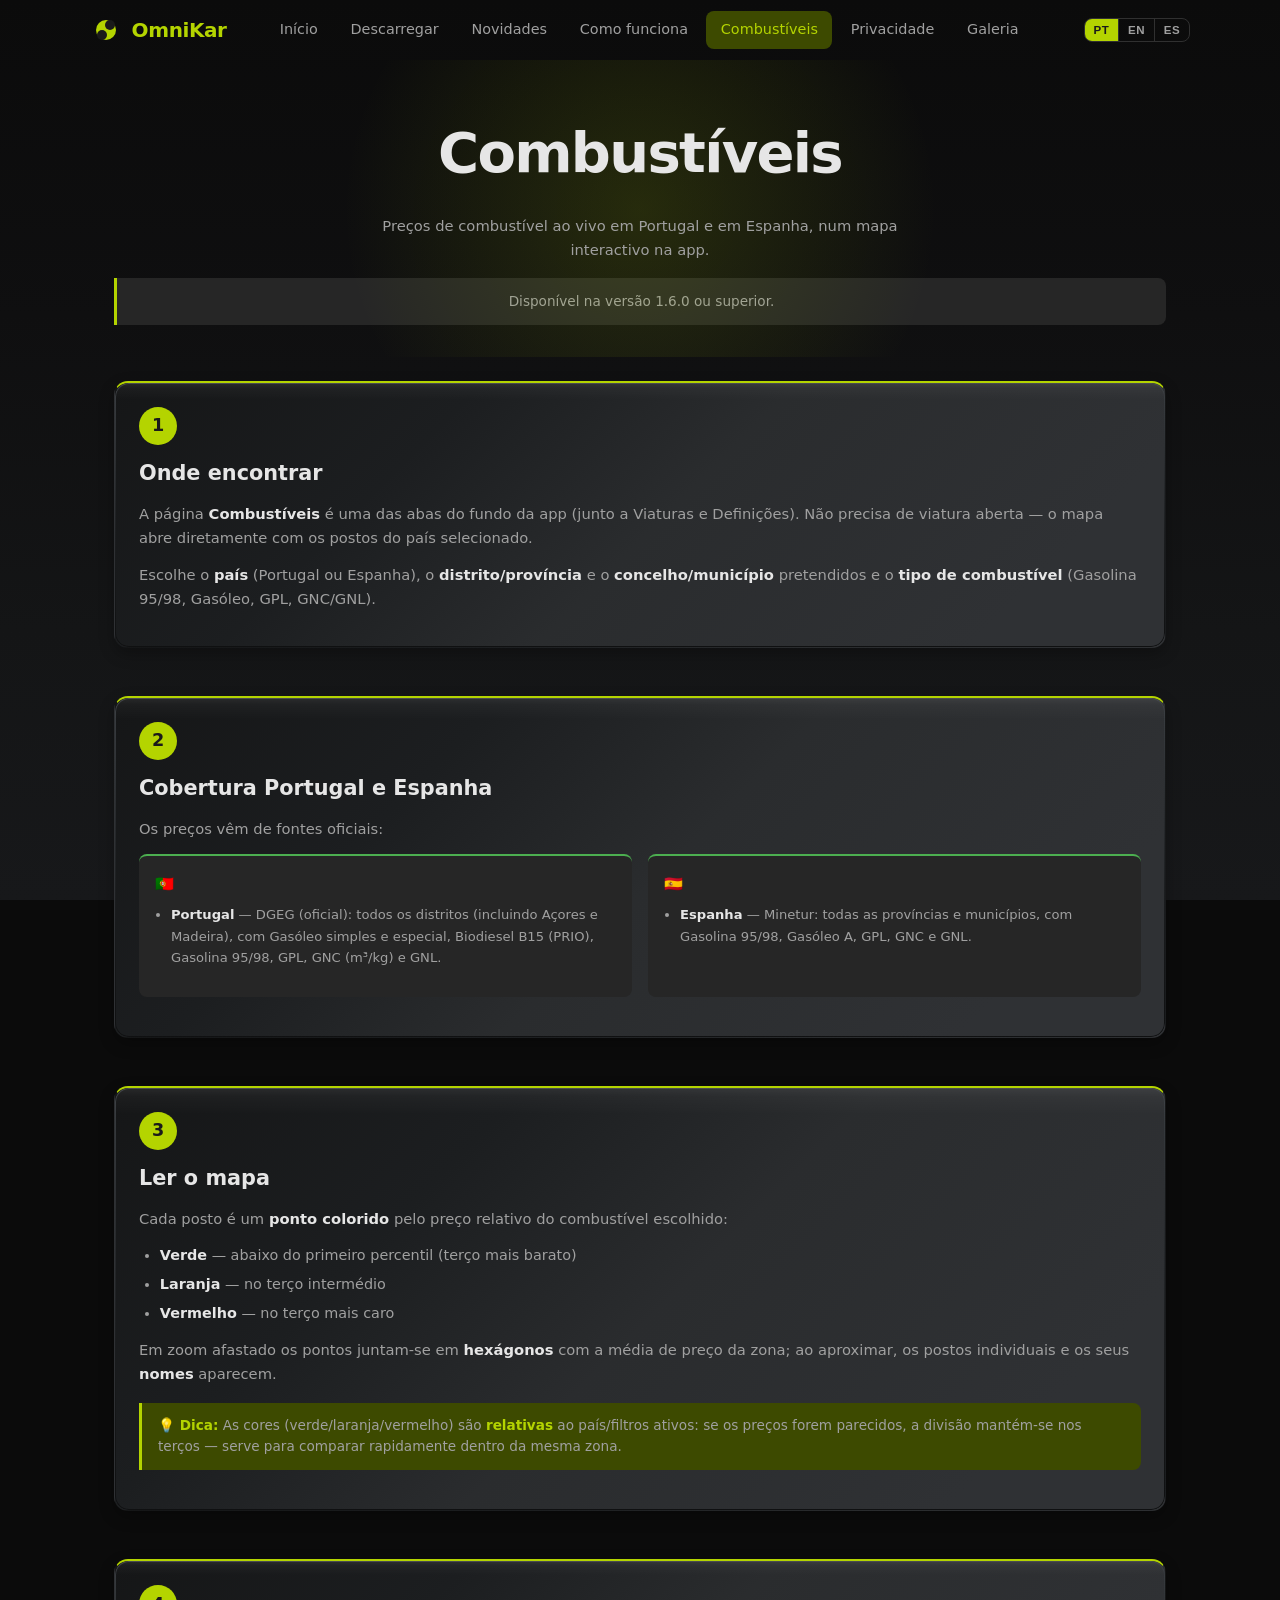
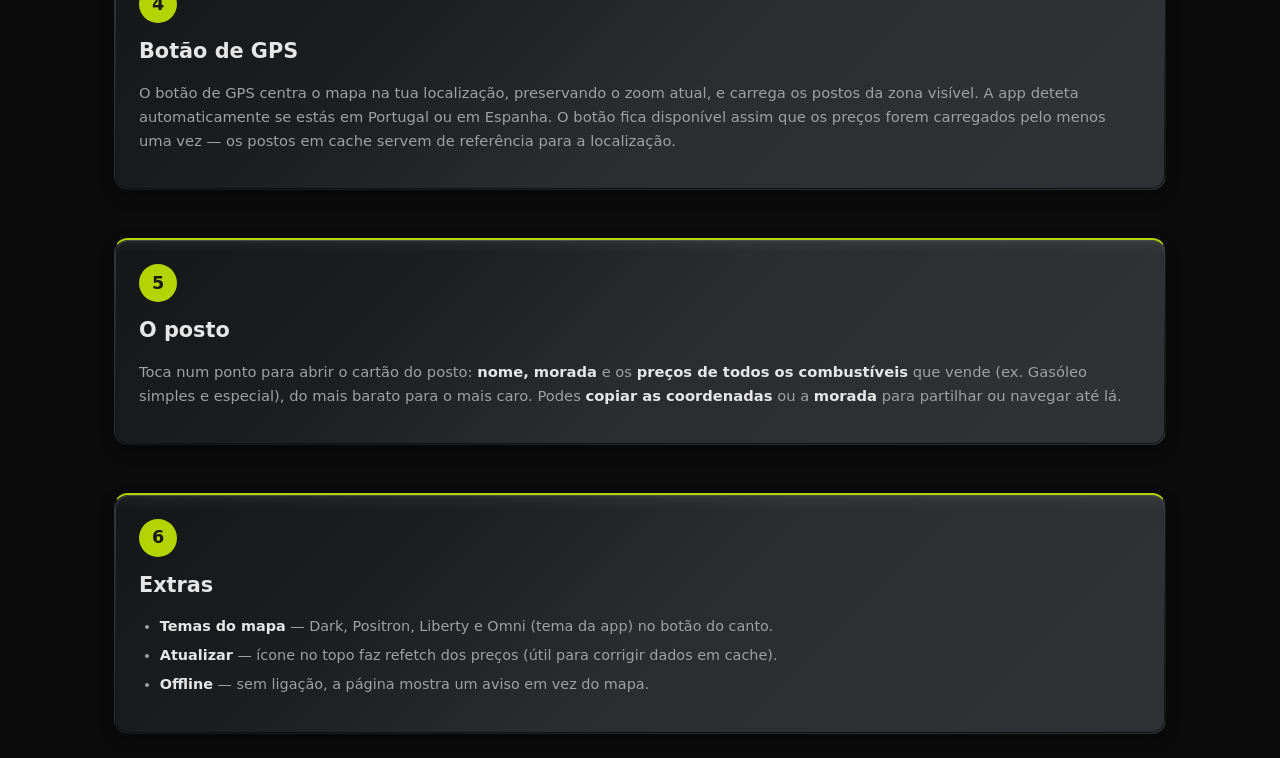
==== combustiveis.html @ 9477b7c3 "1.6.0 Iberian fuel prices" ====
<!DOCTYPE html>
<html lang="pt">
<head>
  <meta charset="UTF-8">
  <meta name="viewport" content="width=device-width, initial-scale=1.0">
  <meta name="description" content="Combustíveis — preços ao vivo em Portugal e Espanha na app OmniKar: postos, comparação por cores, hexágonos e botão de GPS.">
  <title data-i18n="fuels.title">Combustíveis — Preços em Portugal e Espanha</title>
  <link rel="icon" type="image/svg+xml" href="images/logo.svg">
  <link rel="stylesheet" href="css/style.css">
</head>
<body data-page="fuels">

<div id="app-header"></div>

<main class="guide">

  <section class="hero" style="padding:3rem 1.5rem 1rem">
    <h1 data-i18n="fuels.hero">Combustíveis</h1>
    <p data-i18n="fuels.heroSub">Preços de combustível ao vivo em Portugal e em Espanha, num mapa interactivo na app.</p>
    <div class="guide-note">
      <span data-i18n="fuels.req">Disponível na versão 1.6.0 ou superior.</span>
    </div>
  </section>

  <!-- 1. Onde encontrar -->
  <section>
    <div class="card card-accent">
      <div class="guide-number">1</div>
      <h2 data-i18n="fuels.s1.title">Onde encontrar</h2>
      <p data-i18n="fuels.s1.p1">A página <strong>Combustíveis</strong> é uma das abas do fundo da app (junto a Viaturas e Definições). Não precisa de viatura aberta — o mapa abre diretamente com os postos do país selecionado.</p>
      <p data-i18n="fuels.s1.p2">Escolhe o <strong>país</strong> (Portugal ou Espanha), o <strong>distrito/província</strong> e o <strong>concelho/município</strong> pretendidos e o <strong>tipo de combustível</strong> (Gasolina 95/98, Gasóleo, GPL, GNC/GNL).</p>
    </div>
  </section>

  <!-- 2. Cobertura PT/ES -->
  <section>
    <div class="card card-accent">
      <div class="guide-number">2</div>
      <h2 data-i18n="fuels.s2.title">Cobertura Portugal e Espanha</h2>
      <p data-i18n="fuels.s2.p1">Os preços vêm de fontes oficiais:</p>
      <div class="guide-compare">
        <div class="guide-col on">
          <h3>🇵🇹</h3>
          <ul>
            <li data-i18n="fuels.s2.pt"><strong>Portugal</strong> — DGEG (oficial): todos os distritos (incluindo Açores e Madeira), com Gasóleo simples e especial, Biodiesel B15 (PRIO), Gasolina 95/98, GPL, GNC (m³/kg) e GNL.</li>
          </ul>
        </div>
        <div class="guide-col on">
          <h3>🇪🇸</h3>
          <ul>
            <li data-i18n="fuels.s2.es"><strong>Espanha</strong> — Minetur: todas as províncias e municípios, com Gasolina 95/98, Gasóleo A, GPL, GNC e GNL.</li>
          </ul>
        </div>
      </div>
    </div>
  </section>

  <!-- 3. Ler o mapa -->
  <section>
    <div class="card card-accent">
      <div class="guide-number">3</div>
      <h2 data-i18n="fuels.s3.title">Ler o mapa</h2>
      <p data-i18n="fuels.s3.p1">Cada posto é um <strong>ponto colorido</strong> pelo preço relativo do combustível escolhido:</p>
      <ul>
        <li data-i18n="fuels.s3.green"><strong>Verde</strong> — abaixo do primeiro percentil (terço mais barato)</li>
        <li data-i18n="fuels.s3.orange"><strong>Laranja</strong> — no terço intermédio</li>
        <li data-i18n="fuels.s3.red"><strong>Vermelho</strong> — no terço mais caro</li>
      </ul>
      <p data-i18n="fuels.s3.p2">Em zoom afastado os pontos juntam-se em <strong>hexágonos</strong> com a média de preço da zona; ao aproximar, os postos individuais e os seus <strong>nomes</strong> aparecem.</p>

      <div class="guide-tip">
        <strong data-i18n="fuels.tip">💡 Dica:</strong>
        <span data-i18n="fuels.tipText">As cores (verde/laranja/vermelho) são <strong>relativas</strong> ao país/filtros ativos: se os preços forem parecidos, a divisão mantém-se nos terços — serve para comparar rapidamente dentro da mesma zona.</span>
      </div>
    </div>
  </section>

  <!-- 4. Botão de GPS -->
  <section>
    <div class="card card-accent">
      <div class="guide-number">4</div>
      <h2 data-i18n="fuels.s4.title">Botão de GPS</h2>
      <p data-i18n="fuels.s4.p1">O botão de GPS centra o mapa na tua localização, preservando o zoom atual, e carrega os postos da zona visível. A app deteta automaticamente se estás em Portugal ou em Espanha. O botão fica disponível assim que os preços forem carregados pelo menos uma vez — os postos em cache servem de referência para a localização.</p>
    </div>
  </section>

  <!-- 5. O posto -->
  <section>
    <div class="card card-accent">
      <div class="guide-number">5</div>
      <h2 data-i18n="fuels.s5.title">O posto</h2>
      <p data-i18n="fuels.s5.p1">Toca num ponto para abrir o cartão do posto: <strong>nome, morada</strong> e os <strong>preços</strong> que vende. Podes <strong>copiar as coordenadas</strong> ou a <strong>morada</strong> para partilhar ou navegar até lá.</p>
    </div>
  </section>

  <!-- 6. Extras -->
  <section>
    <div class="card card-accent">
      <div class="guide-number">6</div>
      <h2 data-i18n="fuels.s6.title">Extras</h2>
      <ul>
        <li data-i18n="fuels.s6.t1"><strong>Temas do mapa</strong> — Dark, Positron, Liberty e Omni (tema da app) no botão do canto.</li>
        <li data-i18n="fuels.s6.t2"><strong>Atualizar</strong> — ícone no topo faz refetch dos preços (útil para corrigir dados em cache).</li>
        <li data-i18n="fuels.s6.t3"><strong>Offline</strong> — sem ligação, a página mostra um aviso em vez do mapa.</li>
      </ul>
    </div>
  </section>

</main>

<div id="app-footer"></div>

<script src="js/i18n.js"></script>
<script src="js/main.js"></script>
</body>
</html>
---- css/style.css ----
/* ============================================================
   OmniKar Site — Theme (matches OmniKar MAUI app Colors.xaml)
   ============================================================ */

:root {
  --bg-primary: #1A1A1A;
  --bg-panel: #262626;
  --bg-surface: #303030;
  --accent: #B4D400;
  --accent-soft: #3D4A00;
  --accent-glow: rgba(180, 212, 0, 0.15);
  --text: #E6E6E6;
  --text-dim: #A0A0A0;
  --orange: #FF8C00;
  --darkred: #8C0000;
  --radius: 14px;
  --radius-sm: 8px;
  --max-w: 1100px;
}

* { box-sizing: border-box; margin: 0; padding: 0; }

html { background: #0B0B0B; }

body {
  background: linear-gradient(180deg, #0B0B0B 0%, #0F0F10 35%, #141516 70%, #17181A 100%);
  background-attachment: fixed;
  color: var(--text);
  font-family: system-ui, -apple-system, 'Segoe UI', Roboto, sans-serif;
  font-size: 16px;
  line-height: 1.6;
  min-height: 100vh;
}

a { color: var(--accent); text-decoration: none; transition: opacity 0.2s; }
a:hover { opacity: 0.8; }

img, svg { max-width: 100%; display: block; }

/* ── Header / Navbar ── */
header {
  background: linear-gradient(180deg, rgba(38,38,38,0.95) 0%, rgba(26,26,26,0.98) 100%);
  backdrop-filter: blur(12px);
  border-bottom: 1px solid var(--bg-surface);
  position: sticky;
  top: 0;
  z-index: 100;
  padding: 0 1.5rem;
}

nav {
  max-width: var(--max-w);
  margin: 0 auto;
  display: flex;
  align-items: center;
  justify-content: space-between;
  height: 60px;
  gap: 1.5rem;
}

.nav-brand {
  display: flex;
  align-items: center;
  gap: 0.6rem;
  font-size: 1.25rem;
  font-weight: 700;
  color: var(--accent);
  letter-spacing: -0.02em;
}

.nav-brand svg { width: 32px; height: 32px; flex-shrink: 0; }

.nav-links {
  display: flex;
  gap: 0.25rem;
  align-items: center;
}

.nav-links a {
  color: var(--text-dim);
  padding: 0.45rem 0.9rem;
  border-radius: var(--radius-sm);
  font-size: 0.9rem;
  font-weight: 500;
  transition: color 0.2s, background 0.2s;
}

.nav-links a:hover,
.nav-links a.active {
  color: var(--accent);
  background: var(--accent-soft);
}

/* Language switcher */
.lang-switch {
  display: flex;
  gap: 0;
  margin-left: 0.75rem;
  border-radius: var(--radius-sm);
  overflow: hidden;
  border: 1px solid var(--bg-surface);
}

.lang-switch button {
  background: transparent;
  color: var(--text-dim);
  border: none;
  padding: 0.3rem 0.55rem;
  font-size: 0.72rem;
  font-weight: 600;
  text-transform: uppercase;
  cursor: pointer;
  transition: background 0.2s, color 0.2s;
  letter-spacing: 0.05em;
}

.lang-switch button:not(:last-child) { border-right: 1px solid var(--bg-surface); }
.lang-switch button:hover { color: var(--text); }
.lang-switch button.active {
  background: var(--accent);
  color: var(--bg-primary);
}

/* ── Hero ── */
.hero {
  padding: 5rem 1.5rem 4rem;
  text-align: center;
  position: relative;
  overflow: hidden;
}

.hero::before {
  content: '';
  position: absolute;
  top: 10%;
  left: 50%;
  width: 600px;
  height: 600px;
  transform: translate(-50%, -30%);
  background: radial-gradient(ellipse, var(--accent-glow) 0%, transparent 70%);
  pointer-events: none;
}

.hero-logo { width: 100px; height: 100px; margin: 0 auto 1.5rem; position: relative; }

.hero h1 {
  font-size: clamp(2rem, 5vw, 3.5rem);
  font-weight: 800;
  color: var(--text);
  letter-spacing: -0.03em;
  position: relative;
}

.hero h1 span { color: var(--accent); }

.hero p {
  color: var(--text-dim);
  font-size: 1.15rem;
  margin-top: 1rem;
  max-width: 550px;
  margin-left: auto;
  margin-right: auto;
  position: relative;
}

.hero-cta {
  display: inline-flex;
  align-items: center;
  gap: 0.5rem;
  margin-top: 2rem;
  padding: 0.85rem 2.2rem;
  background: var(--accent);
  color: var(--bg-primary);
  border: 1px solid var(--bg-surface);
  border-radius: var(--radius-sm);
  font-size: 1.05rem;
  font-weight: 700;
  cursor: pointer;
  transition: background 0.2s, transform 0.15s;
  position: relative;
  text-decoration: none;
}

.hero-cta:hover {
  background: var(--bg-panel);
  color: var(--accent);
  border-color: var(--accent);
  transform: translateY(-1px);
}

.hero-cta svg { width: 20px; height: 20px; }

/* ── Section Layout ── */
section {
  max-width: var(--max-w);
  margin: 0 auto;
  padding: 4rem 1.5rem;
}

.section-title {
  font-size: 1.6rem;
  font-weight: 700;
  text-align: center;
  margin-bottom: 0.5rem;
  color: var(--text);
}

.section-sub {
  text-align: center;
  color: var(--text-dim);
  margin-bottom: 2.5rem;
  font-size: 0.95rem;
}

/* ── Card ── */
.card {
  background: linear-gradient(135deg, #151617 0%, #1C1E20 28%, #2A2C2E 52%, #2F3134 85%);
  border: 1px solid transparent;
  border-radius: var(--radius);
  padding: 1.5rem;
  position: relative;
  overflow: hidden;
  transition: transform 0.2s, box-shadow 0.3s;
  box-shadow: 0 6px 15px rgba(0,0,0,0.28);
}

.card::before {
  content: '';
  position: absolute;
  inset: 0;
  border-radius: inherit;
  padding: 1px;
  background: linear-gradient(180deg, #3A3E42 0%, #1B1D1F 60%, #0F1011 100%);
  -webkit-mask: linear-gradient(#fff 0 0) content-box, linear-gradient(#fff 0 0);
  mask: linear-gradient(#fff 0 0) content-box, linear-gradient(#fff 0 0);
  -webkit-mask-composite: xor;
  mask-composite: exclude;
  pointer-events: none;
}

.card::after {
  content: '';
  position: absolute;
  top: 0; left: 0; right: 0;
  height: 25%;
  background: linear-gradient(180deg, rgba(255,255,255,0.08) 0%, rgba(255,255,255,0.03) 8%, transparent 25%);
  border-radius: var(--radius) var(--radius) 0 0;
  pointer-events: none;
}

.card:hover {
  transform: translateY(-2px);
  box-shadow: 0 10px 25px rgba(0,0,0,0.35);
}

.card-accent {
  border-top: 2.5px solid var(--accent);
}

/* ── Features Grid ── */
.features-grid {
  display: grid;
  grid-template-columns: repeat(auto-fill, minmax(280px, 1fr));
  gap: 1.25rem;
}

.feature-icon {
  width: 40px;
  height: 40px;
  margin-bottom: 0.75rem;
  color: var(--accent);
}

.feature-icon svg { width: 100%; height: 100%; }

.feature-card h3 {
  font-size: 1.05rem;
  font-weight: 700;
  margin-bottom: 0.4rem;
  color: var(--text);
}

.feature-card p {
  font-size: 0.88rem;
  color: var(--text-dim);
  line-height: 1.5;
}

.feature-link {
  display: inline-block;
  margin-top: 0.6rem;
  font-size: 0.85rem;
  font-weight: 600;
  color: var(--accent);
  text-decoration: none;
}

.feature-link:hover { text-decoration: underline; }

/* ── Footer ── */
footer {
  background: var(--bg-primary);
  border-top: 1px solid var(--bg-surface);
  padding: 2.5rem 1.5rem 2rem;
  text-align: center;
  font-size: 0.85rem;
  color: var(--text-dim);
}

footer .nav-links { justify-content: center; flex-wrap: wrap; margin-bottom: 1rem; }

footer .copyright { opacity: 0.6; }

/* ── Download Page ── */
.dl-hero {
  padding: 4rem 1.5rem 2rem;
  max-width: var(--max-w);
  margin: 0 auto;
  text-align: center;
}

.dl-card {
  max-width: 480px;
  margin: 0 auto;
  text-align: left;
}

.version-badge {
  display: inline-block;
  background: var(--accent);
  color: var(--bg-primary);
  padding: 0.2rem 0.7rem;
  border-radius: 100px;
  font-size: 0.8rem;
  font-weight: 700;
  margin-bottom: 1rem;
}

.dl-card h1 {
  font-size: 1.5rem;
  margin-bottom: 0.5rem;
}

.dl-card .meta {
  color: var(--text-dim);
  font-size: 0.85rem;
  margin-bottom: 1rem;
  display: flex;
  gap: 1rem;
  flex-wrap: wrap;
}

.sha-line {
  font-size: 0.75rem;
  color: var(--text-dim);
  margin-bottom: 1.5rem;
  padding: 0.5rem 0;
  border-top: 1px solid var(--bg-surface);
  display: flex;
  flex-wrap: wrap;
  gap: 0.35rem;
  align-items: baseline;
}

.sha-line span {
  font-weight: 600;
  flex-shrink: 0;
}

.sha-line code {
  font-family: 'Cascadia Code', 'Fira Code', 'JetBrains Mono', Consolas, monospace;
  color: var(--text-dim);
  word-break: break-all;
  font-size: 0.7rem;
  letter-spacing: -0.02em;
}

.dl-btn {
  display: flex;
  align-items: center;
  justify-content: center;
  gap: 0.5rem;
  width: 100%;
  padding: 0.9rem;
  background: var(--accent);
  color: var(--bg-primary);
  border: none;
  border-radius: var(--radius-sm);
  font-size: 1.1rem;
  font-weight: 700;
  cursor: pointer;
  transition: background 0.2s;
  text-decoration: none;
  margin-bottom: 0.75rem;
}

.dl-btn:hover {
  background: var(--bg-panel);
  color: var(--accent);
  box-shadow: 0 0 0 2px var(--accent);
}

.dl-btn svg { width: 22px; height: 22px; flex-shrink: 0; }

.dl-info {
  margin-top: 2.5rem;
  text-align: left;
}

.dl-info h3 {
  font-size: 1rem;
  margin-bottom: 0.5rem;
  color: var(--text);
}

.dl-info ol {
  padding-left: 1.25rem;
  color: var(--text-dim);
  font-size: 0.88rem;
}

.dl-info ol li { margin-bottom: 0.4rem; }

.dl-info ol li strong { color: var(--text); }

.requirements {
  margin-top: 1.5rem;
  padding: 1rem;
  background: var(--bg-panel);
  border-radius: var(--radius-sm);
  font-size: 0.85rem;
  color: var(--text-dim);
}

.requirements strong { color: var(--text); }

/* ── Changelog ── */
.changelog {
  max-width: 720px;
  margin: 0 auto;
  padding: 3rem 1.5rem;
}

.changelog h1 {
  font-size: 2rem;
  text-align: center;
  margin-bottom: 2.5rem;
}

.changelog-entry {
  margin-bottom: 2.5rem;
  position: relative;
  padding-left: 1.5rem;
  border-left: 2px solid var(--bg-surface);
}

.changelog-entry::before {
  content: '';
  position: absolute;
  left: -6px;
  top: 0.4rem;
  width: 10px;
  height: 10px;
  background: var(--accent);
  border-radius: 50%;
  box-shadow: 0 0 8px var(--accent-glow);
}

.ch-version {
  font-size: 1.15rem;
  font-weight: 700;
  color: var(--accent);
  margin-bottom: 0.2rem;
}

.ch-date {
  font-size: 0.8rem;
  color: var(--text-dim);
  margin-bottom: 0.8rem;
}

.ch-notes {
  font-size: 0.9rem;
  color: var(--text-dim);
  line-height: 1.7;
}

.ch-notes ul {
  padding-left: 1.2rem;
  margin: 0.5rem 0;
}

.ch-notes li {
  margin-bottom: 0.3rem;
  padding-left: 0.25rem;
}

.ch-notes li::marker { color: var(--accent); }

.ch-tag {
  display: inline-block;
  padding: 0.1rem 0.5rem;
  border-radius: 100px;
  font-size: 0.7rem;
  font-weight: 700;
  margin-right: 0.4rem;
  vertical-align: middle;
}

.ch-tag-new { background: var(--accent-soft); color: var(--accent); }
.ch-tag-fix { background: #3A2A00; color: var(--orange); }
.ch-tag-imp { background: #1A1A30; color: #2979FF; }

/* ── Not Found / Status ── */
.status-badge {
  display: inline-flex;
  align-items: center;
  gap: 0.4rem;
  padding: 0.3rem 0.8rem;
  border-radius: 100px;
  font-size: 0.8rem;
  font-weight: 600;
}

.status-ok { background: var(--accent-soft); color: var(--accent); }

/* ── Responsive ── */
@media (max-width: 768px) {
  html { background-attachment: scroll; }
  body {
    background-attachment: scroll;
    min-height: 100dvh;
    overflow-x: hidden;
  }
  nav {
    flex-wrap: wrap;
    height: auto;
    padding: 0.75rem 0;
    justify-content: center;
  }
  .nav-links {
    flex: 1 0 100%;
    flex-wrap: wrap;
    justify-content: center;
  }
  .features-grid { grid-template-columns: 1fr; }
  .hero { padding: 3rem 1rem 2.5rem; }
  section { padding: 2.5rem 1rem; }
}

@media (max-width: 480px) {
  .nav-links { gap: 0; }
  .nav-links a { padding: 0.35rem 0.55rem; font-size: 0.82rem; }
  .lang-switch { margin-left: 0.25rem; }
}

/* ── Guide / Instructions Page ── */
.guide section { padding: 1.5rem 1.5rem; }

.guide-number {
  width: 38px;
  height: 38px;
  background: var(--accent);
  color: var(--bg-primary);
  border-radius: 50%;
  display: flex;
  align-items: center;
  justify-content: center;
  font-size: 1.1rem;
  font-weight: 800;
  margin-bottom: 0.75rem;
  line-height: 1;
}

.guide h2 { font-size: 1.3rem; margin-bottom: 0.75rem; }

.guide h3 {
  font-size: 1.05rem;
  margin: 1.2rem 0 0.5rem;
  color: var(--text);
}

.guide p {
  color: var(--text-dim);
  font-size: 0.92rem;
  margin-bottom: 0.75rem;
  line-height: 1.65;
}

.guide ul, .guide ol {
  color: var(--text-dim);
  font-size: 0.9rem;
  padding-left: 1.3rem;
  margin-bottom: 0.75rem;
  line-height: 1.65;
}

.guide ul li, .guide ol li { margin-bottom: 0.35rem; }

.guide strong { color: var(--text); }

/* Alert badges */
.guide-alerts {
  display: flex;
  gap: 0.75rem;
  flex-wrap: wrap;
  margin: 0.75rem 0 1rem;
}

.guide-alert {
  display: inline-block;
  padding: 0.35rem 0.75rem;
  border-radius: var(--radius-sm);
  font-size: 0.8rem;
  font-weight: 600;
}

.guide-alert.warn {
  background: #3A2A00;
  color: var(--orange);
  border: 1px solid var(--orange);
}

.guide-alert.urgent {
  background: #3D0000;
  color: #CC4444;
  border: 1px solid #CC4444;
}

/* Tip box */
.guide-tip {
  background: var(--accent-soft);
  border-left: 3px solid var(--accent);
  padding: 0.8rem 1rem;
  margin: 1rem 0;
  border-radius: 0 var(--radius-sm) var(--radius-sm) 0;
  font-size: 0.85rem;
  color: var(--text-dim);
  line-height: 1.55;
}

.guide-tip strong { color: var(--accent); }

/* Note box */
.guide-note {
  background: var(--bg-panel);
  border-left: 3px solid var(--accent);
  padding: 0.8rem 1rem;
  margin: 1rem 0;
  border-radius: 0 var(--radius-sm) var(--radius-sm) 0;
  font-size: 0.85rem;
  color: var(--text-dim);
  line-height: 1.55;
}

/* Two-column compare */
.guide-compare {
  display: grid;
  grid-template-columns: 1fr 1fr;
  gap: 1rem;
  margin: 0.75rem 0 1rem;
}

.guide-col {
  background: var(--bg-panel);
  border-radius: var(--radius-sm);
  padding: 1rem;
}

.guide-col.on { border-top: 2px solid #4CAF50; }
.guide-col.off { border-top: 2px solid var(--text-dim); }

.guide-col h3 { margin-top: 0; margin-bottom: 0.5rem; font-size: 0.95rem; }
.guide-col ul { color: var(--text-dim); font-size: 0.82rem; padding-left: 1rem; }
.guide-col li { margin-bottom: 0.3rem; }

/* GPS two-column grid */
.guide-gps-grid {
  display: grid;
  grid-template-columns: 1fr 1fr;
  gap: 1rem;
  margin: 0.75rem 0 1rem;
}

.guide-steps li { margin-bottom: 0.6rem; }

/* Order number style override */
.guide ol li::marker {
  color: var(--accent);
  font-weight: 600;
}

@media (max-width: 600px) {
  .guide-compare,
  .guide-gps-grid {
    grid-template-columns: 1fr;
  }
  .guide-alerts { flex-direction: column; }
  .guide-banner .hero-cta { width: 100%; text-align: center; justify-content: center; }
}

/* ── Guide Banner (home) ── */
.guide-banner {
  margin-top: 1.5rem;
  text-align: center;
  padding: 2rem 1.5rem;
}

.guide-banner h3 {
  font-size: 1.15rem;
  margin-bottom: 0.5rem;
}

.guide-banner p {
  font-size: 0.9rem;
  color: var(--text-dim);
  margin-bottom: 1.25rem;
  max-width: 500px;
  margin-left: auto;
  margin-right: auto;
}

.guide-banner .hero-cta {
  display: inline-flex;
  padding: 0.65rem 1.5rem;
  font-size: 0.95rem;
}

/* ── Guide Link (download page) ── */
.guide-link {
  display: block;
  text-align: center;
  padding: 0.85rem;
  margin-top: 0.5rem;
  color: var(--accent);
  font-size: 0.9rem;
  border-radius: var(--radius-sm);
  transition: background 0.2s;
  text-decoration: none;
}

.guide-link:hover {
  background: var(--accent-soft);
}

/* ── Galeria ── */
.gallery-grid {
  display: grid;
  grid-template-columns: repeat(auto-fill, minmax(260px, 1fr));
  gap: 1.25rem;
}

.gallery-item {
  margin: 0;
  background: linear-gradient(135deg, #151617 0%, #1C1E20 28%, #2A2C2E 52%, #2F3134 85%);
  border: 1px solid transparent;
  border-radius: var(--radius);
  padding: 0.75rem;
  overflow: hidden;
  box-shadow: 0 6px 15px rgba(0,0,0,0.28);
}

.gallery-item img {
  width: 100%;
  height: auto;
  border-radius: var(--radius-sm);
  border: 1px solid var(--bg-surface);
  display: block;
  transition: transform 0.25s ease;
}

.gallery-item:hover img {
  transform: scale(1.02);
}

.gallery-item figcaption {
  text-align: center;
  color: var(--text-dim);
  font-size: 0.85rem;
  padding: 0.6rem 0.25rem 0.2rem;
}

.media-video {
  width: 100%;
  max-width: 760px;
  display: block;
  margin: 0 auto;
  border-radius: var(--radius);
  border: 1px solid var(--bg-surface);
  box-shadow: 0 6px 15px rgba(0,0,0,0.28);
  background: #000;
  overflow: hidden;
}
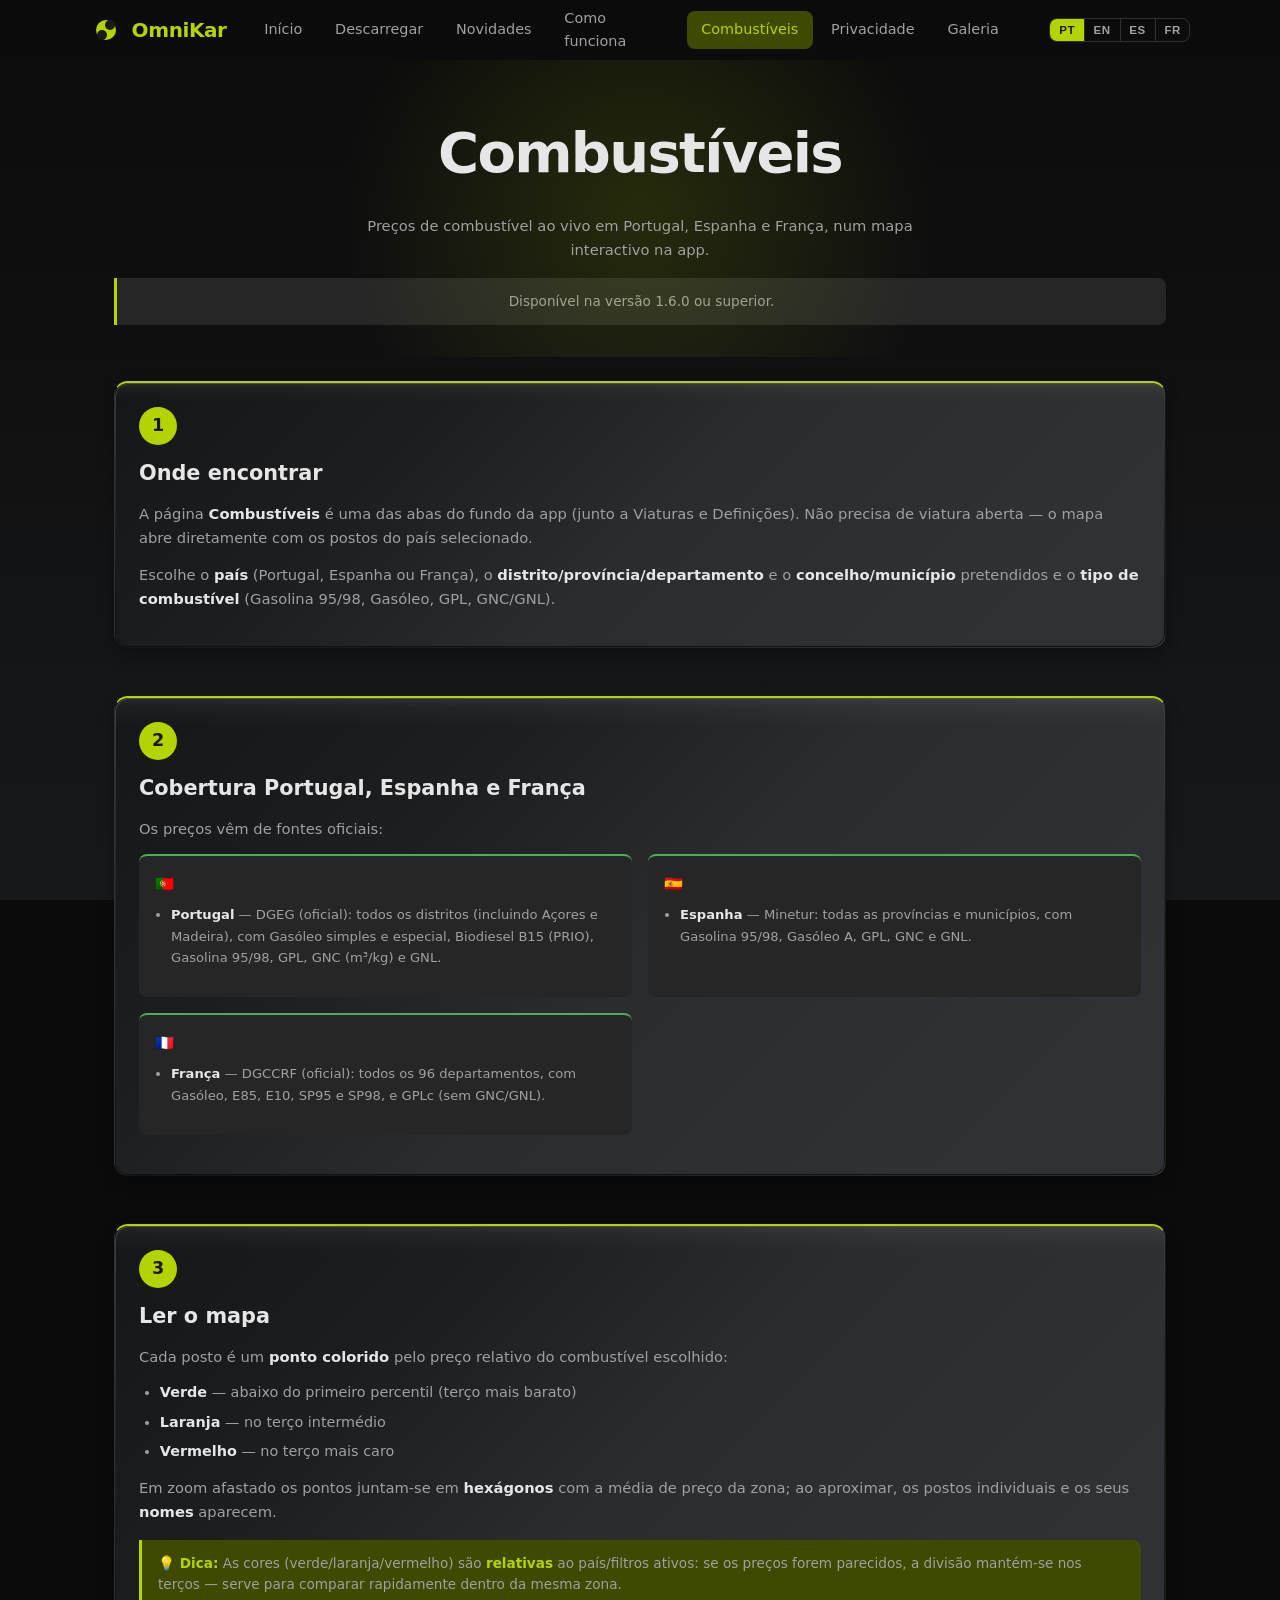
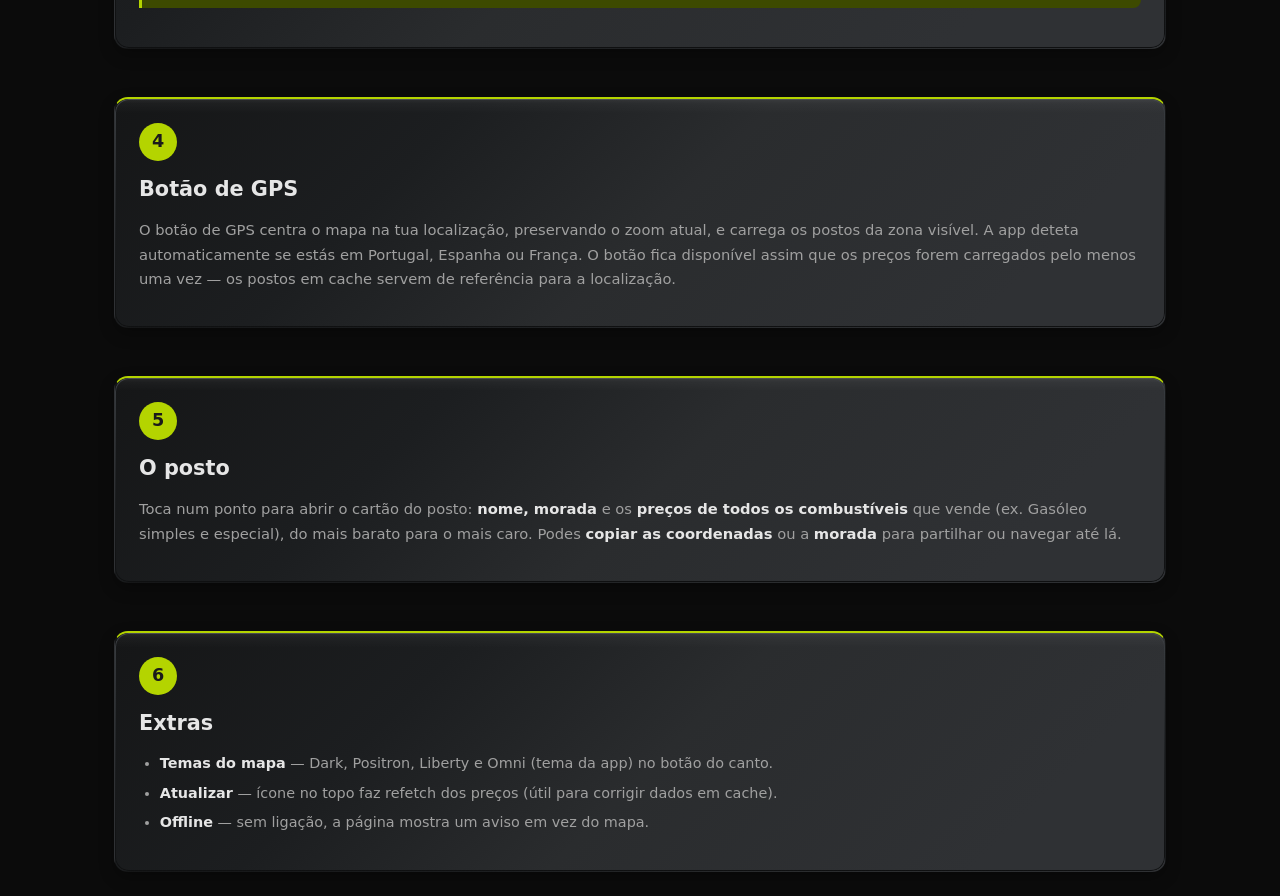
==== commit a2c8b86b: "FR" ====
--- a/combustiveis.html
+++ b/combustiveis.html
@@ -3,8 +3,8 @@
 <head>
   <meta charset="UTF-8">
   <meta name="viewport" content="width=device-width, initial-scale=1.0">
-  <meta name="description" content="Combustíveis — preços ao vivo em Portugal e Espanha na app OmniKar: postos, comparação por cores, hexágonos e botão de GPS.">
-  <title data-i18n="fuels.title">Combustíveis — Preços em Portugal e Espanha</title>
+  <meta name="description" content="Combustíveis — preços ao vivo em Portugal, Espanha e França na app OmniKar: postos, comparação por cores, hexágonos e botão de GPS.">
+  <title data-i18n="fuels.title">Combustíveis — Preços em Portugal, Espanha e França</title>
   <link rel="icon" type="image/svg+xml" href="images/logo.svg">
   <link rel="stylesheet" href="css/style.css">
 </head>
@@ -16,7 +16,7 @@
 
   <section class="hero" style="padding:3rem 1.5rem 1rem">
     <h1 data-i18n="fuels.hero">Combustíveis</h1>
-    <p data-i18n="fuels.heroSub">Preços de combustível ao vivo em Portugal e em Espanha, num mapa interactivo na app.</p>
+    <p data-i18n="fuels.heroSub">Preços de combustível ao vivo em Portugal, Espanha e França, num mapa interactivo na app.</p>
     <div class="guide-note">
       <span data-i18n="fuels.req">Disponível na versão 1.6.0 ou superior.</span>
     </div>
@@ -28,7 +28,7 @@
       <div class="guide-number">1</div>
       <h2 data-i18n="fuels.s1.title">Onde encontrar</h2>
       <p data-i18n="fuels.s1.p1">A página <strong>Combustíveis</strong> é uma das abas do fundo da app (junto a Viaturas e Definições). Não precisa de viatura aberta — o mapa abre diretamente com os postos do país selecionado.</p>
-      <p data-i18n="fuels.s1.p2">Escolhe o <strong>país</strong> (Portugal ou Espanha), o <strong>distrito/província</strong> e o <strong>concelho/município</strong> pretendidos e o <strong>tipo de combustível</strong> (Gasolina 95/98, Gasóleo, GPL, GNC/GNL).</p>
+      <p data-i18n="fuels.s1.p2">Escolhe o <strong>país</strong> (Portugal, Espanha ou França), o <strong>distrito/província/departamento</strong> e o <strong>concelho/município</strong> pretendidos e o <strong>tipo de combustível</strong> (Gasolina 95/98, Gasóleo, GPL, GNC/GNL).</p>
     </div>
   </section>
 
@@ -36,7 +36,7 @@
   <section>
     <div class="card card-accent">
       <div class="guide-number">2</div>
-      <h2 data-i18n="fuels.s2.title">Cobertura Portugal e Espanha</h2>
+      <h2 data-i18n="fuels.s2.title">Cobertura Portugal, Espanha e França</h2>
       <p data-i18n="fuels.s2.p1">Os preços vêm de fontes oficiais:</p>
       <div class="guide-compare">
         <div class="guide-col on">
@@ -49,6 +49,12 @@
           <h3>🇪🇸</h3>
           <ul>
             <li data-i18n="fuels.s2.es"><strong>Espanha</strong> — Minetur: todas as províncias e municípios, com Gasolina 95/98, Gasóleo A, GPL, GNC e GNL.</li>
+          </ul>
+        </div>
+        <div class="guide-col on">
+          <h3>🇫🇷</h3>
+          <ul>
+            <li data-i18n="fuels.s2.fr"><strong>França</strong> — DGCCRF (oficial): todos os 96 departamentos, com Gasóleo, E85, E10, SP95 e SP98, e GPLc (sem GNC/GNL).</li>
           </ul>
         </div>
       </div>
@@ -80,7 +86,7 @@
     <div class="card card-accent">
       <div class="guide-number">4</div>
       <h2 data-i18n="fuels.s4.title">Botão de GPS</h2>
-      <p data-i18n="fuels.s4.p1">O botão de GPS centra o mapa na tua localização, preservando o zoom atual, e carrega os postos da zona visível. A app deteta automaticamente se estás em Portugal ou em Espanha. O botão fica disponível assim que os preços forem carregados pelo menos uma vez — os postos em cache servem de referência para a localização.</p>
+      <p data-i18n="fuels.s4.p1">O botão de GPS centra o mapa na tua localização, preservando o zoom atual, e carrega os postos da zona visível. A app deteta automaticamente se estás em Portugal, Espanha ou França. O botão fica disponível assim que os preços forem carregados pelo menos uma vez — os postos em cache servem de referência para a localização.</p>
     </div>
   </section>
 
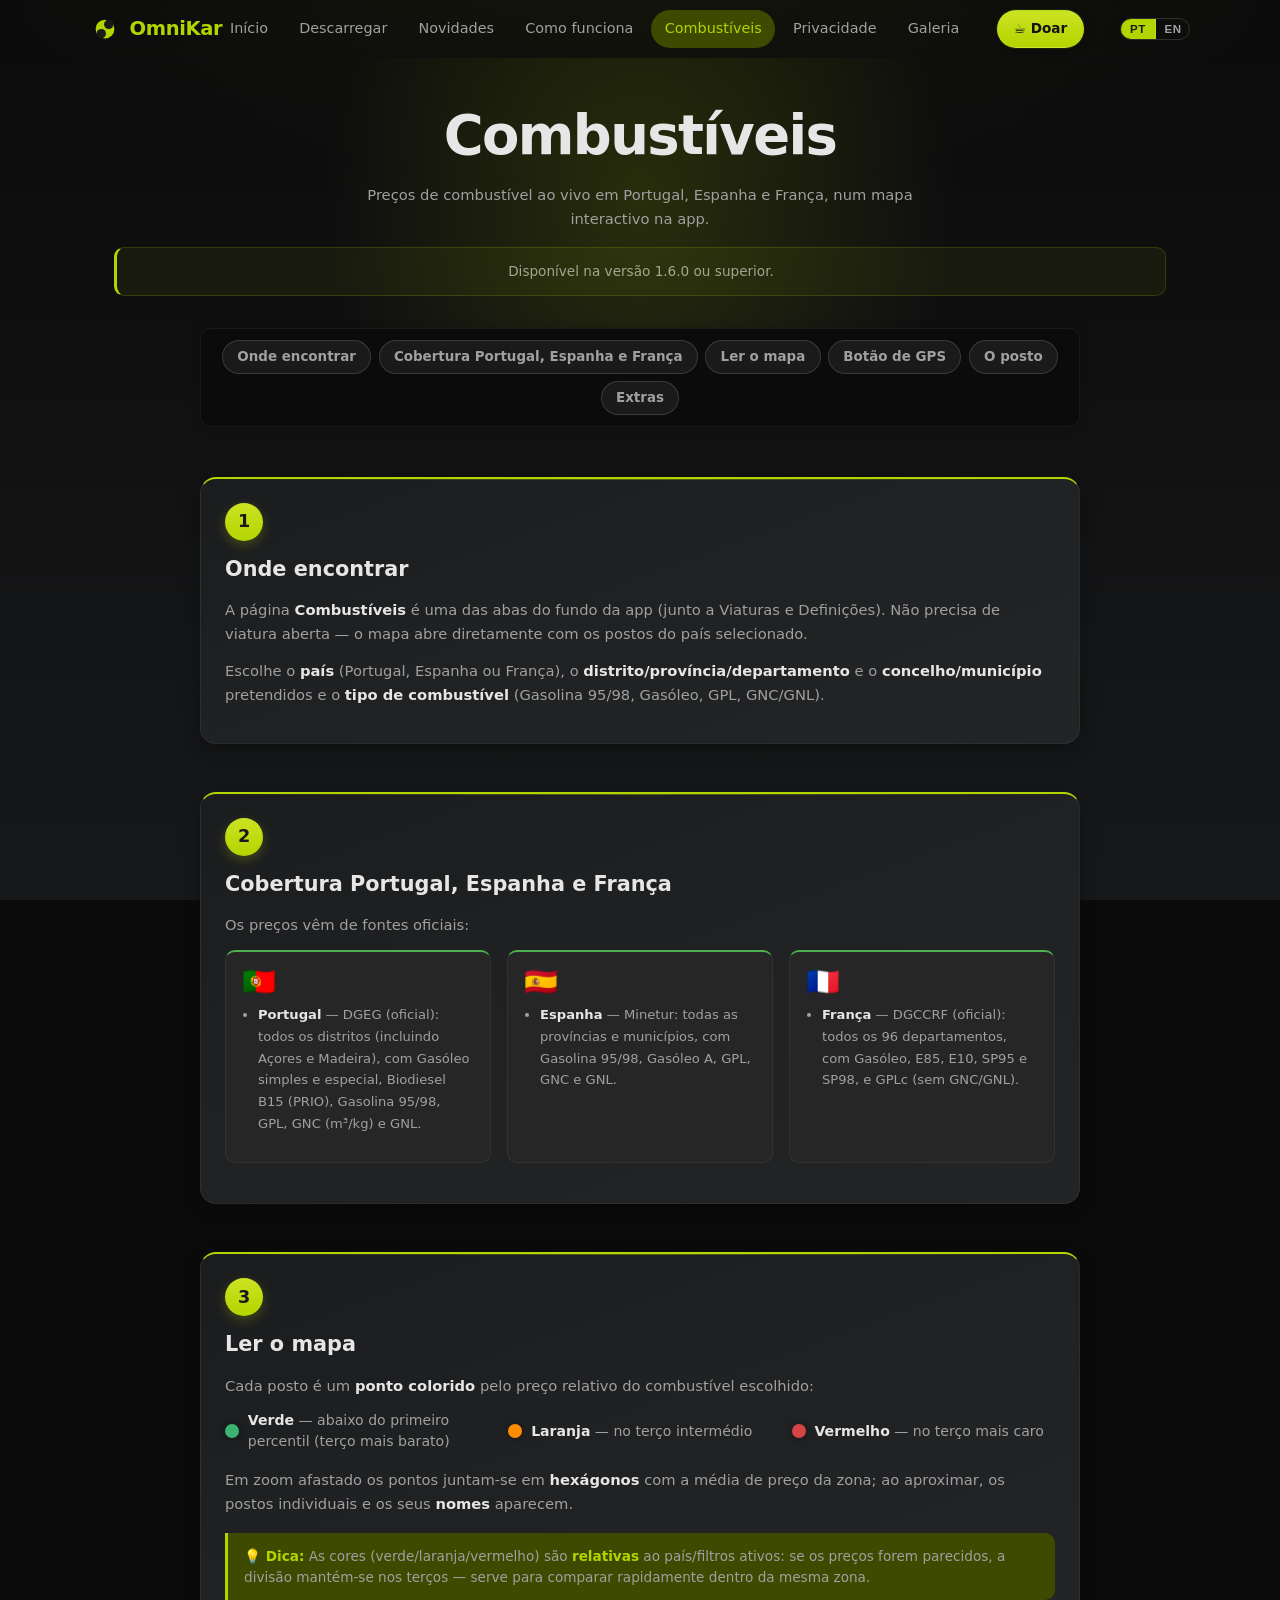
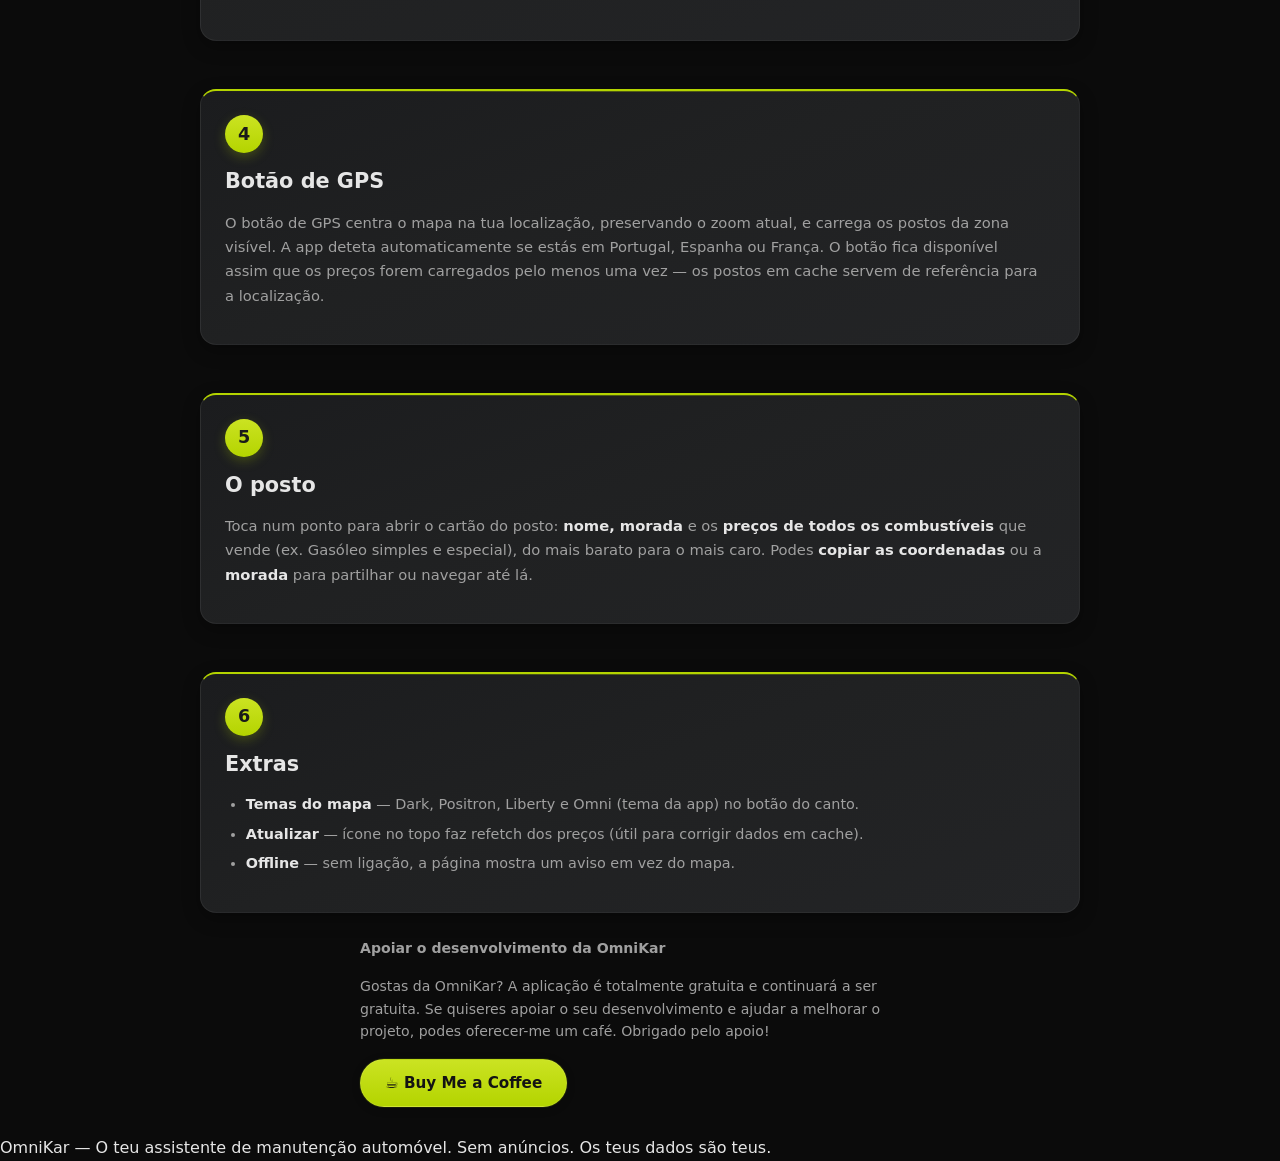
==== commit 5e27bb5e: "update" ====
--- a/combustiveis.html
+++ b/combustiveis.html
@@ -14,7 +14,7 @@
 
 <main class="guide">
 
-  <section class="hero" style="padding:3rem 1.5rem 1rem">
+  <section class="hero hero-compact">
     <h1 data-i18n="fuels.hero">Combustíveis</h1>
     <p data-i18n="fuels.heroSub">Preços de combustível ao vivo em Portugal, Espanha e França, num mapa interactivo na app.</p>
     <div class="guide-note">
@@ -22,8 +22,17 @@
     </div>
   </section>
 
+  <div class="page-toc" aria-label="Nesta página">
+    <a href="#s1" data-i18n="fuels.s1.title">Onde encontrar</a>
+    <a href="#s2" data-i18n="fuels.s2.title">Cobertura Portugal, Espanha e França</a>
+    <a href="#s3" data-i18n="fuels.s3.title">Ler o mapa</a>
+    <a href="#s4" data-i18n="fuels.s4.title">Botão de GPS</a>
+    <a href="#s5" data-i18n="fuels.s5.title">O posto</a>
+    <a href="#s6" data-i18n="fuels.s6.title">Extras</a>
+  </div>
+
   <!-- 1. Onde encontrar -->
-  <section>
+  <section id="s1">
     <div class="card card-accent">
       <div class="guide-number">1</div>
       <h2 data-i18n="fuels.s1.title">Onde encontrar</h2>
@@ -33,26 +42,26 @@
   </section>
 
   <!-- 2. Cobertura PT/ES -->
-  <section>
+  <section id="s2">
     <div class="card card-accent">
       <div class="guide-number">2</div>
       <h2 data-i18n="fuels.s2.title">Cobertura Portugal, Espanha e França</h2>
       <p data-i18n="fuels.s2.p1">Os preços vêm de fontes oficiais:</p>
       <div class="guide-compare">
         <div class="guide-col on">
-          <h3>🇵🇹</h3>
+          <h3 class="guide-flag">🇵🇹</h3>
           <ul>
             <li data-i18n="fuels.s2.pt"><strong>Portugal</strong> — DGEG (oficial): todos os distritos (incluindo Açores e Madeira), com Gasóleo simples e especial, Biodiesel B15 (PRIO), Gasolina 95/98, GPL, GNC (m³/kg) e GNL.</li>
           </ul>
         </div>
         <div class="guide-col on">
-          <h3>🇪🇸</h3>
+          <h3 class="guide-flag">🇪🇸</h3>
           <ul>
             <li data-i18n="fuels.s2.es"><strong>Espanha</strong> — Minetur: todas as províncias e municípios, com Gasolina 95/98, Gasóleo A, GPL, GNC e GNL.</li>
           </ul>
         </div>
         <div class="guide-col on">
-          <h3>🇫🇷</h3>
+          <h3 class="guide-flag">🇫🇷</h3>
           <ul>
             <li data-i18n="fuels.s2.fr"><strong>França</strong> — DGCCRF (oficial): todos os 96 departamentos, com Gasóleo, E85, E10, SP95 e SP98, e GPLc (sem GNC/GNL).</li>
           </ul>
@@ -62,16 +71,25 @@
   </section>
 
   <!-- 3. Ler o mapa -->
-  <section>
+  <section id="s3">
     <div class="card card-accent">
       <div class="guide-number">3</div>
       <h2 data-i18n="fuels.s3.title">Ler o mapa</h2>
       <p data-i18n="fuels.s3.p1">Cada posto é um <strong>ponto colorido</strong> pelo preço relativo do combustível escolhido:</p>
-      <ul>
-        <li data-i18n="fuels.s3.green"><strong>Verde</strong> — abaixo do primeiro percentil (terço mais barato)</li>
-        <li data-i18n="fuels.s3.orange"><strong>Laranja</strong> — no terço intermédio</li>
-        <li data-i18n="fuels.s3.red"><strong>Vermelho</strong> — no terço mais caro</li>
-      </ul>
+      <div class="legend-grid">
+        <div class="legend-item">
+          <span class="legend-dot green"></span>
+          <span data-i18n="fuels.s3.green"><strong>Verde</strong> — abaixo do primeiro percentil (terço mais barato)</span>
+        </div>
+        <div class="legend-item">
+          <span class="legend-dot orange"></span>
+          <span data-i18n="fuels.s3.orange"><strong>Laranja</strong> — no terço intermédio</span>
+        </div>
+        <div class="legend-item">
+          <span class="legend-dot red"></span>
+          <span data-i18n="fuels.s3.red"><strong>Vermelho</strong> — no terço mais caro</span>
+        </div>
+      </div>
       <p data-i18n="fuels.s3.p2">Em zoom afastado os pontos juntam-se em <strong>hexágonos</strong> com a média de preço da zona; ao aproximar, os postos individuais e os seus <strong>nomes</strong> aparecem.</p>
 
       <div class="guide-tip">
@@ -82,7 +100,7 @@
   </section>
 
   <!-- 4. Botão de GPS -->
-  <section>
+  <section id="s4">
     <div class="card card-accent">
       <div class="guide-number">4</div>
       <h2 data-i18n="fuels.s4.title">Botão de GPS</h2>
@@ -91,7 +109,7 @@
   </section>
 
   <!-- 5. O posto -->
-  <section>
+  <section id="s5">
     <div class="card card-accent">
       <div class="guide-number">5</div>
       <h2 data-i18n="fuels.s5.title">O posto</h2>
@@ -100,7 +118,7 @@
   </section>
 
   <!-- 6. Extras -->
-  <section>
+  <section id="s6">
     <div class="card card-accent">
       <div class="guide-number">6</div>
       <h2 data-i18n="fuels.s6.title">Extras</h2>
--- a/css/style.css
+++ b/css/style.css
@@ -1,5 +1,6 @@
 /* ============================================================
    OmniKar Site — Theme (matches OmniKar MAUI app Colors.xaml)
+   Refreshed layout: tokens, glass, focus, motion — colors kept
    ============================================================ */
 
 :root {
@@ -7,23 +8,35 @@
   --bg-panel: #262626;
   --bg-surface: #303030;
   --accent: #B4D400;
+  --accent-bright: #CBE322;
   --accent-soft: #3D4A00;
-  --accent-glow: rgba(180, 212, 0, 0.15);
+  --accent-glow: rgba(180, 212, 0, 0.16);
   --text: #E6E6E6;
   --text-dim: #A0A0A0;
   --orange: #FF8C00;
   --darkred: #8C0000;
-  --radius: 14px;
-  --radius-sm: 8px;
+  --border: rgba(255, 255, 255, 0.06);
+  --border-strong: rgba(255, 255, 255, 0.14);
+  --radius: 16px;
+  --radius-sm: 10px;
   --max-w: 1100px;
+  --shadow-1: 0 2px 8px rgba(0, 0, 0, 0.22);
+  --shadow-2: 0 6px 18px rgba(0, 0, 0, 0.30);
+  --shadow-3: 0 12px 30px rgba(0, 0, 0, 0.40);
+  --ease: cubic-bezier(0.22, 0.61, 0.36, 1);
 }
 
 * { box-sizing: border-box; margin: 0; padding: 0; }
 
-html { background: #0B0B0B; }
+html {
+  background: #0B0B0B;
+  scroll-behavior: smooth;
+}
 
 body {
-  background: linear-gradient(180deg, #0B0B0B 0%, #0F0F10 35%, #141516 70%, #17181A 100%);
+  background:
+    radial-gradient(1200px 500px at 50% -12%, rgba(180, 212, 0, 0.06) 0%, transparent 60%),
+    linear-gradient(180deg, #0B0B0B 0%, #0F0F10 35%, #141516 70%, #17181A 100%);
   background-attachment: fixed;
   color: var(--text);
   font-family: system-ui, -apple-system, 'Segoe UI', Roboto, sans-serif;
@@ -32,16 +45,32 @@
   min-height: 100vh;
 }
 
+::selection { background: var(--accent); color: #131313; }
+
 a { color: var(--accent); text-decoration: none; transition: opacity 0.2s; }
-a:hover { opacity: 0.8; }
+a:hover { opacity: 0.85; }
 
 img, svg { max-width: 100%; display: block; }
+
+:-webkit-scrollbar { width: 10px; height: 10px; }
+::-webkit-scrollbar-thumb { background: #3A3B3C; border-radius: 8px; }
+::-webkit-scrollbar-track { background: transparent; }
+
+:focus-visible {
+  outline: 2px solid var(--accent);
+  outline-offset: 2px;
+  border-radius: 4px;
+}
+
+h1, h2, h3 { text-wrap: balance; }
+p { text-wrap: pretty; }
 
 /* ── Header / Navbar ── */
 header {
-  background: linear-gradient(180deg, rgba(38,38,38,0.95) 0%, rgba(26,26,26,0.98) 100%);
-  backdrop-filter: blur(12px);
-  border-bottom: 1px solid var(--bg-surface);
+  background: linear-gradient(180deg, rgba(38,38,38,0.9) 0%, rgba(26,26,26,0.96) 100%);
+  backdrop-filter: blur(14px) saturate(1.2);
+  -webkit-backdrop-filter: blur(14px) saturate(1.2);
+  border-bottom: 1px solid var(--border);
   position: sticky;
   top: 0;
   z-index: 100;
@@ -54,7 +83,7 @@
   display: flex;
   align-items: center;
   justify-content: space-between;
-  height: 60px;
+  height: 58px;
   gap: 1.5rem;
 }
 
@@ -62,13 +91,14 @@
   display: flex;
   align-items: center;
   gap: 0.6rem;
-  font-size: 1.25rem;
-  font-weight: 700;
+  font-size: 1.22rem;
+  font-weight: 800;
   color: var(--accent);
   letter-spacing: -0.02em;
-}
-
-.nav-brand svg { width: 32px; height: 32px; flex-shrink: 0; }
+  white-space: nowrap;
+}
+
+.nav-brand svg { width: 30px; height: 30px; flex-shrink: 0; }
 
 .nav-links {
   display: flex;
@@ -78,11 +108,12 @@
 
 .nav-links a {
   color: var(--text-dim);
-  padding: 0.45rem 0.9rem;
-  border-radius: var(--radius-sm);
+  padding: 0.45rem 0.85rem;
+  border-radius: 999px;
   font-size: 0.9rem;
   font-weight: 500;
-  transition: color 0.2s, background 0.2s;
+  white-space: nowrap;
+  transition: color 0.18s, background 0.18s;
 }
 
 .nav-links a:hover,
@@ -96,29 +127,58 @@
   display: flex;
   gap: 0;
   margin-left: 0.75rem;
-  border-radius: var(--radius-sm);
+  border-radius: 999px;
   overflow: hidden;
-  border: 1px solid var(--bg-surface);
+  border: 1px solid var(--border-strong);
 }
 
 .lang-switch button {
   background: transparent;
   color: var(--text-dim);
   border: none;
-  padding: 0.3rem 0.55rem;
+  padding: 0.28rem 0.55rem;
   font-size: 0.72rem;
   font-weight: 600;
   text-transform: uppercase;
   cursor: pointer;
-  transition: background 0.2s, color 0.2s;
+  transition: background 0.18s, color 0.18s;
   letter-spacing: 0.05em;
 }
 
-.lang-switch button:not(:last-child) { border-right: 1px solid var(--bg-surface); }
+.lang-switch button:not(:last-child) { border-right: 1px solid var(--border-strong); }
 .lang-switch button:hover { color: var(--text); }
 .lang-switch button.active {
   background: var(--accent);
   color: var(--bg-primary);
+}
+
+/* ── Buttons (shared system) ── */
+.hero-cta,
+.dl-btn,
+.bmc-btn {
+  display: inline-flex;
+  align-items: center;
+  justify-content: center;
+  gap: 0.5rem;
+  background: linear-gradient(180deg, var(--accent-bright) 0%, var(--accent) 100%);
+  color: #131313;
+  border: 1px solid rgba(255, 255, 255, 0.08);
+  border-radius: 12px;
+  font-weight: 700;
+  text-decoration: none;
+  cursor: pointer;
+  box-shadow: var(--shadow-1), 0 0 0 1px rgba(180, 212, 0, 0.10);
+  transition: background 0.18s, transform 0.15s, box-shadow 0.22s, color 0.18s;
+}
+
+.hero-cta:hover,
+.dl-btn:hover,
+.bmc-btn:hover {
+  background: linear-gradient(180deg, #D6EF2A 0%, #B9D800 100%);
+  color: #101010;
+  transform: translateY(-1px);
+  box-shadow: var(--shadow-2), 0 0 20px var(--accent-glow);
+  opacity: 1;
 }
 
 /* ── Hero ── */
@@ -134,61 +194,126 @@
   position: absolute;
   top: 10%;
   left: 50%;
-  width: 600px;
-  height: 600px;
-  transform: translate(-50%, -30%);
+  width: 640px;
+  height: 640px;
+  transform: translate(-50%, -32%);
   background: radial-gradient(ellipse, var(--accent-glow) 0%, transparent 70%);
   pointer-events: none;
 }
 
-.hero-logo { width: 100px; height: 100px; margin: 0 auto 1.5rem; position: relative; }
+.hero-logo {
+  width: 104px;
+  height: 104px;
+  margin: 0 auto 1.5rem;
+  position: relative;
+  filter: drop-shadow(0 6px 22px rgba(180, 212, 0, 0.25));
+}
 
 .hero h1 {
-  font-size: clamp(2rem, 5vw, 3.5rem);
+  font-size: clamp(2rem, 5vw, 3.4rem);
   font-weight: 800;
   color: var(--text);
   letter-spacing: -0.03em;
+  line-height: 1.12;
   position: relative;
 }
 
-.hero h1 span { color: var(--accent); }
+.hero h1 span {
+  background: linear-gradient(100deg, var(--accent) 0%, #E8FF70 55%, var(--accent) 100%);
+  -webkit-background-clip: text;
+  background-clip: text;
+  color: transparent;
+}
 
 .hero p {
   color: var(--text-dim);
-  font-size: 1.15rem;
+  font-size: 1.13rem;
   margin-top: 1rem;
-  max-width: 550px;
+  max-width: 560px;
   margin-left: auto;
   margin-right: auto;
   position: relative;
 }
 
 .hero-cta {
-  display: inline-flex;
-  align-items: center;
-  gap: 0.5rem;
   margin-top: 2rem;
   padding: 0.85rem 2.2rem;
-  background: var(--accent);
-  color: var(--bg-primary);
-  border: 1px solid var(--bg-surface);
+  font-size: 1.05rem;
+  position: relative;
+}
+
+.hero-cta svg { width: 20px; height: 20px; }
+
+/* ── Store badge (Google Play) ── */
+.store-badges {
+  display: flex;
+  flex-direction: column;
+  align-items: center;
+  gap: 0.55rem;
+  margin-top: 1.6rem;
+  position: relative;
+}
+
+.store-badges-caption {
+  font-size: 0.72rem;
+  text-transform: uppercase;
+  letter-spacing: 0.14em;
+  color: var(--text-dim);
+  margin: 0;
+}
+
+.store-badge {
+  display: inline-block;
+  line-height: 0;
+  border-radius: 12px;
+  overflow: hidden;
+  box-shadow: var(--shadow-2);
+  transition: transform 0.15s, box-shadow 0.22s;
+}
+
+.store-badge:hover {
+  transform: translateY(-2px);
+  box-shadow: var(--shadow-3), 0 0 18px var(--accent-glow);
+  opacity: 1;
+}
+
+.store-badge img {
+  width: 176px;
+  height: auto;
+  display: none; /* language picked via html[lang] below */
+}
+
+html[lang="pt"] .store-badge img[data-badge-lang="pt"],
+html[lang="en"] .store-badge img[data-badge-lang="en"],
+html[lang="es"] .store-badge img[data-badge-lang="es"],
+html[lang="fr"] .store-badge img[data-badge-lang="fr"] {
+  display: block;
+}
+
+/* Play note under the hero (index) — standalone, centered */
+.play-note {
+  max-width: min(620px, calc(100% - 3rem));
+  margin: 0 auto 2.5rem;
+  text-align: center;
+  background: rgba(180, 212, 0, 0.06);
+  border: 1px solid rgba(180, 212, 0, 0.18);
   border-radius: var(--radius-sm);
-  font-size: 1.05rem;
-  font-weight: 700;
-  cursor: pointer;
-  transition: background 0.2s, transform 0.15s;
-  position: relative;
-  text-decoration: none;
-}
-
-.hero-cta:hover {
-  background: var(--bg-panel);
-  color: var(--accent);
-  border-color: var(--accent);
-  transform: translateY(-1px);
-}
-
-.hero-cta svg { width: 20px; height: 20px; }
+  padding: 0.85rem 1.1rem;
+  font-size: 0.88rem;
+  color: var(--text-dim);
+  line-height: 1.6;
+}
+
+code {
+  font-family: 'Cascadia Code', 'Fira Code', 'JetBrains Mono', Consolas, monospace;
+  font-size: 0.82em;
+  background: rgba(255, 255, 255, 0.06);
+  border: 1px solid var(--border);
+  padding: 0.05em 0.4em;
+  border-radius: 6px;
+  color: var(--accent-bright);
+  white-space: nowrap;
+}
 
 /* ── Section Layout ── */
 section {
@@ -199,10 +324,11 @@
 
 .section-title {
   font-size: 1.6rem;
-  font-weight: 700;
+  font-weight: 800;
   text-align: center;
   margin-bottom: 0.5rem;
   color: var(--text);
+  letter-spacing: -0.01em;
 }
 
 .section-sub {
@@ -214,43 +340,29 @@
 
 /* ── Card ── */
 .card {
-  background: linear-gradient(135deg, #151617 0%, #1C1E20 28%, #2A2C2E 52%, #2F3134 85%);
-  border: 1px solid transparent;
+  background: linear-gradient(160deg, #1B1C1E 0%, #202122 45%, #232426 100%);
+  border: 1px solid var(--border);
   border-radius: var(--radius);
   padding: 1.5rem;
   position: relative;
   overflow: hidden;
-  transition: transform 0.2s, box-shadow 0.3s;
-  box-shadow: 0 6px 15px rgba(0,0,0,0.28);
-}
-
-.card::before {
-  content: '';
-  position: absolute;
-  inset: 0;
-  border-radius: inherit;
-  padding: 1px;
-  background: linear-gradient(180deg, #3A3E42 0%, #1B1D1F 60%, #0F1011 100%);
-  -webkit-mask: linear-gradient(#fff 0 0) content-box, linear-gradient(#fff 0 0);
-  mask: linear-gradient(#fff 0 0) content-box, linear-gradient(#fff 0 0);
-  -webkit-mask-composite: xor;
-  mask-composite: exclude;
-  pointer-events: none;
+  box-shadow: var(--shadow-2);
+  transition: transform 0.18s, box-shadow 0.25s, border-color 0.25s;
+}
+
+.card:hover {
+  border-color: var(--border-strong);
+  transform: translateY(-2px);
+  box-shadow: var(--shadow-3);
 }
 
 .card::after {
   content: '';
   position: absolute;
   top: 0; left: 0; right: 0;
-  height: 25%;
-  background: linear-gradient(180deg, rgba(255,255,255,0.08) 0%, rgba(255,255,255,0.03) 8%, transparent 25%);
-  border-radius: var(--radius) var(--radius) 0 0;
+  height: 1px;
+  background: linear-gradient(90deg, transparent 0%, rgba(180, 212, 0, 0.35) 50%, transparent 100%);
   pointer-events: none;
-}
-
-.card:hover {
-  transform: translateY(-2px);
-  box-shadow: 0 10px 25px rgba(0,0,0,0.35);
 }
 
 .card-accent {
@@ -265,13 +377,26 @@
 }
 
 .feature-icon {
-  width: 40px;
-  height: 40px;
-  margin-bottom: 0.75rem;
+  width: 46px;
+  height: 46px;
+  display: flex;
+  align-items: center;
+  justify-content: center;
+  border-radius: 12px;
+  background: var(--accent-soft);
+  border: 1px solid rgba(180, 212, 0, 0.18);
   color: var(--accent);
-}
-
-.feature-icon svg { width: 100%; height: 100%; }
+  margin-bottom: 0.9rem;
+  box-shadow: inset 0 1px 0 rgba(255, 255, 255, 0.06);
+  transition: background 0.2s, transform 0.2s;
+}
+
+.feature-card:hover .feature-icon {
+  background: rgba(180, 212, 0, 0.22);
+  transform: scale(1.05);
+}
+
+.feature-icon svg { width: 22px; height: 22px; }
 
 .feature-card h3 {
   font-size: 1.05rem;
@@ -283,7 +408,7 @@
 .feature-card p {
   font-size: 0.88rem;
   color: var(--text-dim);
-  line-height: 1.5;
+  line-height: 1.55;
 }
 
 .feature-link {
@@ -299,8 +424,8 @@
 
 /* ── Footer ── */
 footer {
-  background: var(--bg-primary);
-  border-top: 1px solid var(--bg-surface);
+  background: linear-gradient(180deg, var(--bg-primary) 0%, #141414 100%);
+  border-top: 1px solid var(--border);
   padding: 2.5rem 1.5rem 2rem;
   text-align: center;
   font-size: 0.85rem;
@@ -310,6 +435,40 @@
 footer .nav-links { justify-content: center; flex-wrap: wrap; margin-bottom: 1rem; }
 
 footer .copyright { opacity: 0.6; }
+
+/* Buy Me a Coffee */
+.footer-support {
+  max-width: 560px;
+  margin: 0 auto 1.75rem;
+}
+
+.footer-support-title {
+  font-size: 1rem;
+  font-weight: 700;
+  color: var(--text);
+  margin-bottom: 0.5rem;
+}
+
+.footer-support p {
+  color: var(--text-dim);
+  font-size: 0.88rem;
+  line-height: 1.6;
+  margin-bottom: 1rem;
+}
+
+.bmc-btn {
+  padding: 0.7rem 1.5rem;
+  border-radius: 999px;
+  font-size: 0.95rem;
+  white-space: nowrap;
+}
+
+/* Compact variant for the header nav */
+.bmc-btn-nav {
+  padding: 0.42rem 1rem;
+  font-size: 0.85rem;
+  border-radius: 999px;
+}
 
 /* ── Download Page ── */
 .dl-hero {
@@ -329,10 +488,11 @@
   display: inline-block;
   background: var(--accent);
   color: var(--bg-primary);
-  padding: 0.2rem 0.7rem;
-  border-radius: 100px;
-  font-size: 0.8rem;
+  padding: 0.2rem 0.8rem;
+  border-radius: 999px;
+  font-size: 0.78rem;
   font-weight: 700;
+  letter-spacing: 0.02em;
   margin-bottom: 1rem;
 }
 
@@ -353,9 +513,10 @@
 .sha-line {
   font-size: 0.75rem;
   color: var(--text-dim);
-  margin-bottom: 1.5rem;
-  padding: 0.5rem 0;
-  border-top: 1px solid var(--bg-surface);
+  margin-bottom: 1.25rem;
+  padding: 0.55rem 0;
+  border-top: 1px solid var(--border);
+  border-bottom: 1px solid var(--border);
   display: flex;
   flex-wrap: wrap;
   gap: 0.35rem;
@@ -376,31 +537,29 @@
 }
 
 .dl-btn {
-  display: flex;
-  align-items: center;
-  justify-content: center;
-  gap: 0.5rem;
   width: 100%;
   padding: 0.9rem;
-  background: var(--accent);
-  color: var(--bg-primary);
-  border: none;
-  border-radius: var(--radius-sm);
-  font-size: 1.1rem;
-  font-weight: 700;
-  cursor: pointer;
-  transition: background 0.2s;
-  text-decoration: none;
+  font-size: 1.08rem;
   margin-bottom: 0.75rem;
 }
 
-.dl-btn:hover {
+.dl-btn-secondary {
   background: var(--bg-panel);
+  color: var(--text);
+  border: 1px solid var(--border-strong);
+  box-shadow: var(--shadow-1);
+}
+
+.dl-btn-secondary:hover {
+  background: var(--bg-surface);
   color: var(--accent);
-  box-shadow: 0 0 0 2px var(--accent);
+  transform: none;
+  box-shadow: var(--shadow-2);
 }
 
 .dl-btn svg { width: 22px; height: 22px; flex-shrink: 0; }
+
+.dl-card .store-badges { margin: 0 0 1.25rem; }
 
 .dl-info {
   margin-top: 2.5rem;
@@ -450,20 +609,22 @@
 .changelog-entry {
   margin-bottom: 2.5rem;
   position: relative;
-  padding-left: 1.5rem;
-  border-left: 2px solid var(--bg-surface);
+  padding: 1rem 1.25rem 1rem 1.75rem;
+  border-left: 2px solid var(--border-strong);
+  border-radius: 0 var(--radius-sm) var(--radius-sm) 0;
+  background: rgba(255, 255, 255, 0.015);
 }
 
 .changelog-entry::before {
   content: '';
   position: absolute;
-  left: -6px;
-  top: 0.4rem;
-  width: 10px;
-  height: 10px;
+  left: -7px;
+  top: 1.15rem;
+  width: 12px;
+  height: 12px;
   background: var(--accent);
   border-radius: 50%;
-  box-shadow: 0 0 8px var(--accent-glow);
+  box-shadow: 0 0 10px var(--accent-glow), 0 0 0 3px #0F1011;
 }
 
 .ch-version {
@@ -499,8 +660,8 @@
 
 .ch-tag {
   display: inline-block;
-  padding: 0.1rem 0.5rem;
-  border-radius: 100px;
+  padding: 0.1rem 0.55rem;
+  border-radius: 999px;
   font-size: 0.7rem;
   font-weight: 700;
   margin-right: 0.4rem;
@@ -517,12 +678,370 @@
   align-items: center;
   gap: 0.4rem;
   padding: 0.3rem 0.8rem;
-  border-radius: 100px;
+  border-radius: 999px;
   font-size: 0.8rem;
   font-weight: 600;
 }
 
 .status-ok { background: var(--accent-soft); color: var(--accent); }
+
+/* ── Guide / Instructions Page ── */
+.guide section { padding: 1.5rem 1.5rem; }
+
+/* Compact hero (replaces the 5 inline `style="padding:..."` copies) */
+.guide .hero-compact { padding: 3rem 1.5rem 1rem; }
+
+/* Centered, readable measure for guide cards */
+.guide .card { max-width: 880px; margin-inline: auto; }
+
+section[id] { scroll-margin-top: 170px; }
+
+/* On-this-page strip (TOC) */
+.page-toc {
+  position: sticky;
+  top: 59px;
+  z-index: 90;
+  width: min(880px, calc(100% - 3rem));
+  margin: 0 auto 1.6rem;
+  display: flex;
+  flex-wrap: wrap;
+  justify-content: center;
+  gap: 0.45rem;
+  align-items: center;
+  padding: 0.7rem 0.6rem;
+  border: 1px solid var(--border);
+  border-radius: var(--radius-sm);
+  background: linear-gradient(180deg, rgba(11, 11, 11, 0.95) 0%, rgba(11, 11, 11, 0.9) 100%);
+  backdrop-filter: blur(10px);
+  -webkit-backdrop-filter: blur(10px);
+  box-shadow: var(--shadow-1);
+}
+
+.page-toc::-webkit-scrollbar { display: none; }
+
+.page-toc a {
+  flex-shrink: 0;
+  white-space: nowrap;
+  padding: 0.32rem 0.9rem;
+  border-radius: 999px;
+  border: 1px solid var(--border-strong);
+  background: var(--bg-primary);
+  color: var(--text-dim);
+  font-size: 0.84rem;
+  font-weight: 600;
+  transition: background 0.18s, color 0.18s, border-color 0.18s, opacity 0.18s;
+}
+
+.page-toc a:hover,
+.page-toc a:focus-visible {
+  color: var(--accent);
+  border-color: var(--accent);
+  background: var(--accent-soft);
+  opacity: 1;
+}
+
+/* Grouped notes / tips (replaces stacked single bars) */
+.notes-grid {
+  display: grid;
+  grid-template-columns: repeat(auto-fit, minmax(240px, 1fr));
+  gap: 0.75rem;
+  margin: 0.75rem 0 0.25rem;
+}
+
+.notes-grid .guide-note,
+.notes-grid .guide-tip { margin: 0; }
+
+/* Privacy pillars */
+.pillar-grid {
+  display: grid;
+  grid-template-columns: repeat(auto-fit, minmax(200px, 1fr));
+  gap: 0.75rem;
+  margin-top: 1.25rem;
+}
+
+.pillar {
+  background: var(--bg-panel);
+  border: 1px solid var(--border);
+  border-radius: var(--radius-sm);
+  padding: 1rem;
+}
+
+.pillar p { margin: 0; font-size: 0.85rem; line-height: 1.55; }
+
+/* Fuel price legend */
+.legend-grid {
+  display: grid;
+  grid-template-columns: repeat(auto-fit, minmax(190px, 1fr));
+  gap: 0.6rem 1.25rem;
+  margin: 0.75rem 0 1rem;
+}
+
+.legend-item {
+  display: flex;
+  align-items: center;
+  gap: 0.55rem;
+  color: var(--text-dim);
+  font-size: 0.88rem;
+  line-height: 1.5;
+}
+
+.legend-item strong { color: var(--text); }
+
+.legend-dot {
+  width: 14px;
+  height: 14px;
+  border-radius: 50%;
+  flex-shrink: 0;
+  box-shadow: 0 0 10px rgba(0, 0, 0, 0.4);
+}
+
+.legend-dot.green { background: #3CB371; }
+.legend-dot.orange { background: var(--orange); }
+.legend-dot.red { background: #D64545; }
+
+/* Country flag header in comparisons */
+.guide-col .guide-flag {
+  font-size: 1.7rem;
+  line-height: 1;
+  margin: 0 0 0.6rem;
+}
+
+.guide-number {
+  width: 38px;
+  height: 38px;
+  background: linear-gradient(180deg, var(--accent-bright) 0%, var(--accent) 100%);
+  color: var(--bg-primary);
+  border-radius: 50%;
+  display: flex;
+  align-items: center;
+  justify-content: center;
+  font-size: 1.1rem;
+  font-weight: 800;
+  margin-bottom: 0.75rem;
+  line-height: 1;
+  box-shadow: 0 4px 12px rgba(180, 212, 0, 0.25);
+}
+
+.guide h2 { font-size: 1.3rem; margin-bottom: 0.75rem; }
+
+.guide h3 {
+  font-size: 1.05rem;
+  margin: 1.2rem 0 0.5rem;
+  color: var(--text);
+}
+
+.guide p {
+  color: var(--text-dim);
+  font-size: 0.92rem;
+  margin-bottom: 0.75rem;
+  line-height: 1.65;
+}
+
+.guide ul, .guide ol {
+  color: var(--text-dim);
+  font-size: 0.9rem;
+  padding-left: 1.3rem;
+  margin-bottom: 0.75rem;
+  line-height: 1.65;
+}
+
+.guide ul li, .guide ol li { margin-bottom: 0.35rem; }
+
+.guide strong { color: var(--text); }
+
+/* Alert badges */
+.guide-alerts {
+  display: flex;
+  gap: 0.75rem;
+  flex-wrap: wrap;
+  margin: 0.75rem 0 1rem;
+}
+
+.guide-alert {
+  display: inline-block;
+  padding: 0.35rem 0.75rem;
+  border-radius: 999px;
+  font-size: 0.8rem;
+  font-weight: 600;
+}
+
+.guide-alert.warn {
+  background: #3A2A00;
+  color: var(--orange);
+  border: 1px solid rgba(255, 140, 0, 0.35);
+}
+
+.guide-alert.urgent {
+  background: #3D0000;
+  color: #CC4444;
+  border: 1px solid rgba(204, 68, 68, 0.4);
+}
+
+/* Tip box */
+.guide-tip {
+  background: var(--accent-soft);
+  border-left: 3px solid var(--accent);
+  padding: 0.8rem 1rem;
+  margin: 1rem 0;
+  border-radius: 0 var(--radius-sm) var(--radius-sm) 0;
+  font-size: 0.85rem;
+  color: var(--text-dim);
+  line-height: 1.55;
+}
+
+.guide-tip strong { color: var(--accent); }
+
+/* Note box */
+.guide-note {
+  background: rgba(180, 212, 0, 0.06);
+  border: 1px solid rgba(180, 212, 0, 0.18);
+  border-left: 3px solid var(--accent);
+  padding: 0.8rem 1rem;
+  margin: 1rem 0;
+  border-radius: var(--radius-sm);
+  font-size: 0.85rem;
+  color: var(--text-dim);
+  line-height: 1.55;
+}
+
+/* Two-column (or N-col) compare */
+.guide-compare {
+  display: grid;
+  grid-template-columns: repeat(auto-fit, minmax(200px, 1fr));
+  gap: 1rem;
+  margin: 0.75rem 0 1rem;
+}
+
+.guide-col {
+  background: var(--bg-panel);
+  border: 1px solid var(--border);
+  border-radius: var(--radius-sm);
+  padding: 1rem;
+}
+
+.guide-col.on { border-top: 2px solid #4CAF50; }
+.guide-col.off { border-top: 2px solid var(--text-dim); }
+
+.guide-col h3 { margin-top: 0; margin-bottom: 0.5rem; font-size: 0.95rem; }
+.guide-col ul { color: var(--text-dim); font-size: 0.82rem; padding-left: 1rem; }
+.guide-col li { margin-bottom: 0.3rem; }
+
+/* GPS two-column grid */
+.guide-gps-grid {
+  display: grid;
+  grid-template-columns: 1fr 1fr;
+  gap: 1rem;
+  margin: 0.75rem 0 1rem;
+}
+
+.guide-steps li { margin-bottom: 0.6rem; }
+
+/* Order number style override */
+.guide ol li::marker {
+  color: var(--accent);
+  font-weight: 600;
+}
+
+/* ── Guide Banner (home) ── */
+.guide-banner {
+  margin-top: 1.5rem;
+  text-align: center;
+  padding: 2rem 1.5rem;
+}
+
+.guide-banner h3 {
+  font-size: 1.15rem;
+  margin-bottom: 0.5rem;
+}
+
+.guide-banner p {
+  font-size: 0.9rem;
+  color: var(--text-dim);
+  margin-bottom: 1.25rem;
+  max-width: 500px;
+  margin-left: auto;
+  margin-right: auto;
+}
+
+.guide-banner .hero-cta {
+  display: inline-flex;
+  padding: 0.65rem 1.5rem;
+  font-size: 0.95rem;
+}
+
+/* ── Guide Link (download page) ── */
+.guide-link {
+  display: block;
+  text-align: center;
+  padding: 0.85rem;
+  margin-top: 0.5rem;
+  color: var(--accent);
+  font-size: 0.9rem;
+  border-radius: var(--radius-sm);
+  transition: background 0.2s;
+  text-decoration: none;
+}
+
+.guide-link:hover {
+  background: var(--accent-soft);
+  opacity: 1;
+}
+
+/* ── Galeria ── */
+.gallery-grid {
+  display: grid;
+  grid-template-columns: repeat(auto-fill, minmax(260px, 1fr));
+  gap: 1.25rem;
+}
+
+.gallery-item {
+  margin: 0;
+  background: linear-gradient(160deg, #1B1C1E 0%, #202122 45%, #232426 100%);
+  border: 1px solid var(--border);
+  border-radius: var(--radius);
+  padding: 0.75rem;
+  overflow: hidden;
+  box-shadow: var(--shadow-2);
+  transition: transform 0.18s, box-shadow 0.25s, border-color 0.25s;
+}
+
+.gallery-item:hover {
+  border-color: var(--border-strong);
+  transform: translateY(-2px);
+  box-shadow: var(--shadow-3);
+}
+
+.gallery-item img {
+  width: 100%;
+  height: auto;
+  border-radius: var(--radius-sm);
+  border: 1px solid var(--bg-surface);
+  display: block;
+  transition: transform 0.25s ease;
+}
+
+.gallery-item:hover img {
+  transform: scale(1.02);
+}
+
+.gallery-item figcaption {
+  text-align: center;
+  color: var(--text-dim);
+  font-size: 0.85rem;
+  padding: 0.6rem 0.25rem 0.2rem;
+}
+
+.media-video {
+  width: 100%;
+  max-width: 760px;
+  display: block;
+  margin: 0 auto;
+  border-radius: var(--radius);
+  border: 1px solid var(--border);
+  box-shadow: var(--shadow-2);
+  background: #000;
+  overflow: hidden;
+}
 
 /* ── Responsive ── */
 @media (max-width: 768px) {
@@ -535,159 +1054,33 @@
   nav {
     flex-wrap: wrap;
     height: auto;
-    padding: 0.75rem 0;
-    justify-content: center;
+    padding: 0.65rem 0;
+    justify-content: space-between;
+    gap: 0.5rem;
   }
   .nav-links {
     flex: 1 0 100%;
-    flex-wrap: wrap;
-    justify-content: center;
+    order: 3;
+    flex-wrap: nowrap;
+    overflow-x: auto;
+    justify-content: flex-start;
+    padding: 0.1rem 0 0.3rem;
+    -webkit-overflow-scrolling: touch;
+    scrollbar-width: none;
+    -webkit-mask-image: linear-gradient(90deg, transparent 0, #000 20px, #000 calc(100% - 20px), transparent 100%);
+    mask-image: linear-gradient(90deg, transparent 0, #000 20px, #000 calc(100% - 20px), transparent 100%);
   }
+  .nav-links::-webkit-scrollbar { display: none; }
+  .nav-links a { flex-shrink: 0; }
   .features-grid { grid-template-columns: 1fr; }
   .hero { padding: 3rem 1rem 2.5rem; }
   section { padding: 2.5rem 1rem; }
 }
 
 @media (max-width: 480px) {
-  .nav-links { gap: 0; }
-  .nav-links a { padding: 0.35rem 0.55rem; font-size: 0.82rem; }
+  .nav-links { gap: 0.15rem; }
+  .nav-links a { padding: 0.35rem 0.6rem; font-size: 0.82rem; }
   .lang-switch { margin-left: 0.25rem; }
-}
-
-/* ── Guide / Instructions Page ── */
-.guide section { padding: 1.5rem 1.5rem; }
-
-.guide-number {
-  width: 38px;
-  height: 38px;
-  background: var(--accent);
-  color: var(--bg-primary);
-  border-radius: 50%;
-  display: flex;
-  align-items: center;
-  justify-content: center;
-  font-size: 1.1rem;
-  font-weight: 800;
-  margin-bottom: 0.75rem;
-  line-height: 1;
-}
-
-.guide h2 { font-size: 1.3rem; margin-bottom: 0.75rem; }
-
-.guide h3 {
-  font-size: 1.05rem;
-  margin: 1.2rem 0 0.5rem;
-  color: var(--text);
-}
-
-.guide p {
-  color: var(--text-dim);
-  font-size: 0.92rem;
-  margin-bottom: 0.75rem;
-  line-height: 1.65;
-}
-
-.guide ul, .guide ol {
-  color: var(--text-dim);
-  font-size: 0.9rem;
-  padding-left: 1.3rem;
-  margin-bottom: 0.75rem;
-  line-height: 1.65;
-}
-
-.guide ul li, .guide ol li { margin-bottom: 0.35rem; }
-
-.guide strong { color: var(--text); }
-
-/* Alert badges */
-.guide-alerts {
-  display: flex;
-  gap: 0.75rem;
-  flex-wrap: wrap;
-  margin: 0.75rem 0 1rem;
-}
-
-.guide-alert {
-  display: inline-block;
-  padding: 0.35rem 0.75rem;
-  border-radius: var(--radius-sm);
-  font-size: 0.8rem;
-  font-weight: 600;
-}
-
-.guide-alert.warn {
-  background: #3A2A00;
-  color: var(--orange);
-  border: 1px solid var(--orange);
-}
-
-.guide-alert.urgent {
-  background: #3D0000;
-  color: #CC4444;
-  border: 1px solid #CC4444;
-}
-
-/* Tip box */
-.guide-tip {
-  background: var(--accent-soft);
-  border-left: 3px solid var(--accent);
-  padding: 0.8rem 1rem;
-  margin: 1rem 0;
-  border-radius: 0 var(--radius-sm) var(--radius-sm) 0;
-  font-size: 0.85rem;
-  color: var(--text-dim);
-  line-height: 1.55;
-}
-
-.guide-tip strong { color: var(--accent); }
-
-/* Note box */
-.guide-note {
-  background: var(--bg-panel);
-  border-left: 3px solid var(--accent);
-  padding: 0.8rem 1rem;
-  margin: 1rem 0;
-  border-radius: 0 var(--radius-sm) var(--radius-sm) 0;
-  font-size: 0.85rem;
-  color: var(--text-dim);
-  line-height: 1.55;
-}
-
-/* Two-column compare */
-.guide-compare {
-  display: grid;
-  grid-template-columns: 1fr 1fr;
-  gap: 1rem;
-  margin: 0.75rem 0 1rem;
-}
-
-.guide-col {
-  background: var(--bg-panel);
-  border-radius: var(--radius-sm);
-  padding: 1rem;
-}
-
-.guide-col.on { border-top: 2px solid #4CAF50; }
-.guide-col.off { border-top: 2px solid var(--text-dim); }
-
-.guide-col h3 { margin-top: 0; margin-bottom: 0.5rem; font-size: 0.95rem; }
-.guide-col ul { color: var(--text-dim); font-size: 0.82rem; padding-left: 1rem; }
-.guide-col li { margin-bottom: 0.3rem; }
-
-/* GPS two-column grid */
-.guide-gps-grid {
-  display: grid;
-  grid-template-columns: 1fr 1fr;
-  gap: 1rem;
-  margin: 0.75rem 0 1rem;
-}
-
-.guide-steps li { margin-bottom: 0.6rem; }
-
-/* Order number style override */
-.guide ol li::marker {
-  color: var(--accent);
-  font-weight: 600;
 }
 
 @media (max-width: 600px) {
@@ -697,97 +1090,39 @@
   }
   .guide-alerts { flex-direction: column; }
   .guide-banner .hero-cta { width: 100%; text-align: center; justify-content: center; }
-}
-
-/* ── Guide Banner (home) ── */
-.guide-banner {
-  margin-top: 1.5rem;
-  text-align: center;
-  padding: 2rem 1.5rem;
-}
-
-.guide-banner h3 {
-  font-size: 1.15rem;
-  margin-bottom: 0.5rem;
-}
-
-.guide-banner p {
-  font-size: 0.9rem;
-  color: var(--text-dim);
-  margin-bottom: 1.25rem;
-  max-width: 500px;
-  margin-left: auto;
-  margin-right: auto;
-}
-
-.guide-banner .hero-cta {
-  display: inline-flex;
-  padding: 0.65rem 1.5rem;
-  font-size: 0.95rem;
-}
-
-/* ── Guide Link (download page) ── */
-.guide-link {
-  display: block;
-  text-align: center;
-  padding: 0.85rem;
-  margin-top: 0.5rem;
-  color: var(--accent);
-  font-size: 0.9rem;
-  border-radius: var(--radius-sm);
-  transition: background 0.2s;
-  text-decoration: none;
-}
-
-.guide-link:hover {
-  background: var(--accent-soft);
-}
-
-/* ── Galeria ── */
-.gallery-grid {
-  display: grid;
-  grid-template-columns: repeat(auto-fill, minmax(260px, 1fr));
-  gap: 1.25rem;
-}
-
-.gallery-item {
-  margin: 0;
-  background: linear-gradient(135deg, #151617 0%, #1C1E20 28%, #2A2C2E 52%, #2F3134 85%);
-  border: 1px solid transparent;
-  border-radius: var(--radius);
-  padding: 0.75rem;
-  overflow: hidden;
-  box-shadow: 0 6px 15px rgba(0,0,0,0.28);
-}
-
-.gallery-item img {
-  width: 100%;
-  height: auto;
-  border-radius: var(--radius-sm);
-  border: 1px solid var(--bg-surface);
-  display: block;
-  transition: transform 0.25s ease;
-}
-
-.gallery-item:hover img {
-  transform: scale(1.02);
-}
-
-.gallery-item figcaption {
-  text-align: center;
-  color: var(--text-dim);
-  font-size: 0.85rem;
-  padding: 0.6rem 0.25rem 0.2rem;
-}
-
-.media-video {
-  width: 100%;
-  max-width: 760px;
-  display: block;
-  margin: 0 auto;
-  border-radius: var(--radius);
-  border: 1px solid var(--bg-surface);
-  box-shadow: 0 6px 15px rgba(0,0,0,0.28);
-  background: #000;
-  overflow: hidden;
-}
+
+  /* TOC: solta do sticky e vira grelha 2 colunas */
+  .page-toc {
+    position: static;
+    width: calc(100% - 2rem);
+    margin: 0 auto 1.4rem;
+    align-items: stretch;
+  }
+  .page-toc a {
+    flex: 1 1 calc(50% - 0.25rem);
+    flex-shrink: 1;
+    white-space: normal;
+    text-align: center;
+    font-size: 0.78rem;
+    padding: 0.45rem 0.6rem;
+  }
+  section[id] { scroll-margin-top: 70px; }
+}
+
+/* ── Accessibility / Motion ── */
+@media (prefers-reduced-motion: reduce) {
+  html { scroll-behavior: auto; }
+  *, *::before, *::after {
+    animation: none !important;
+    transition: none !important;
+  }
+  .card:hover,
+  .gallery-item:hover,
+  .gallery-item:hover img,
+  .store-badge:hover,
+  .hero-cta:hover,
+  .dl-btn:hover,
+  .bmc-btn:hover {
+    transform: none;
+  }
+}
